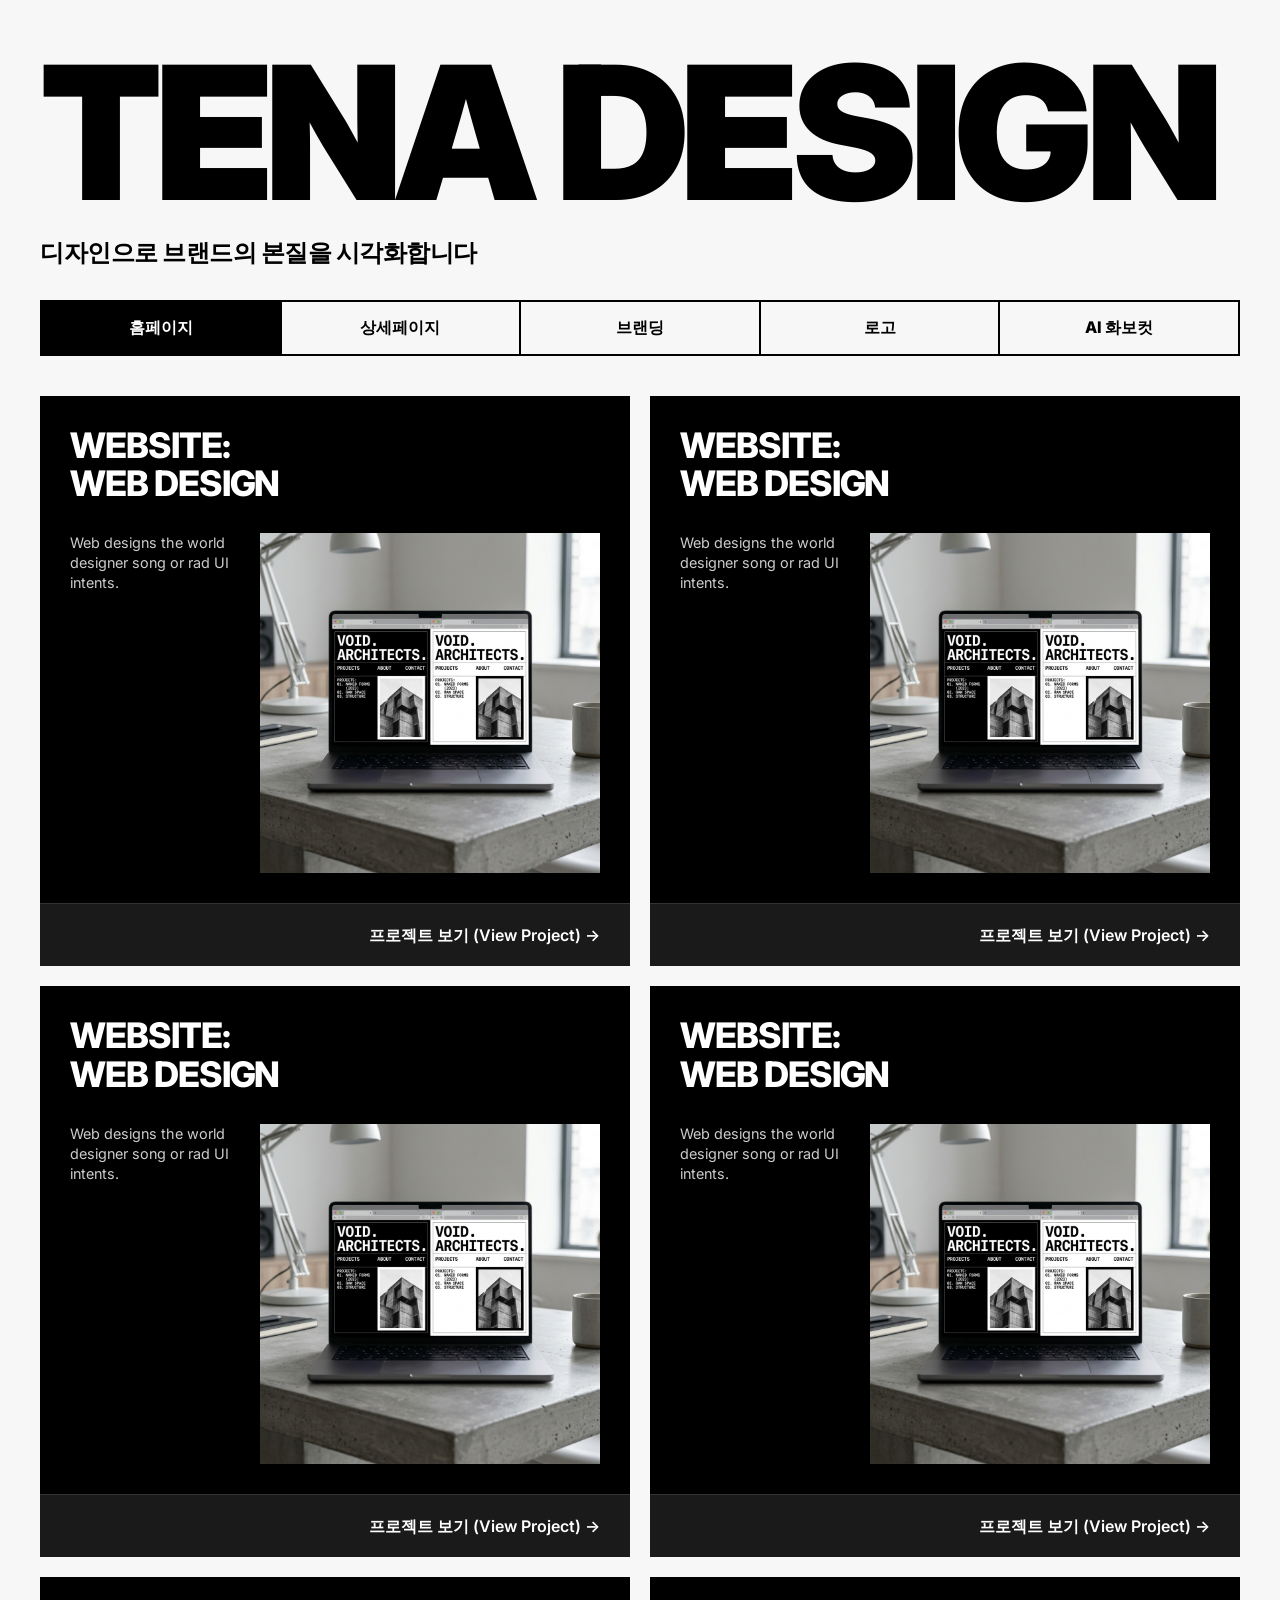
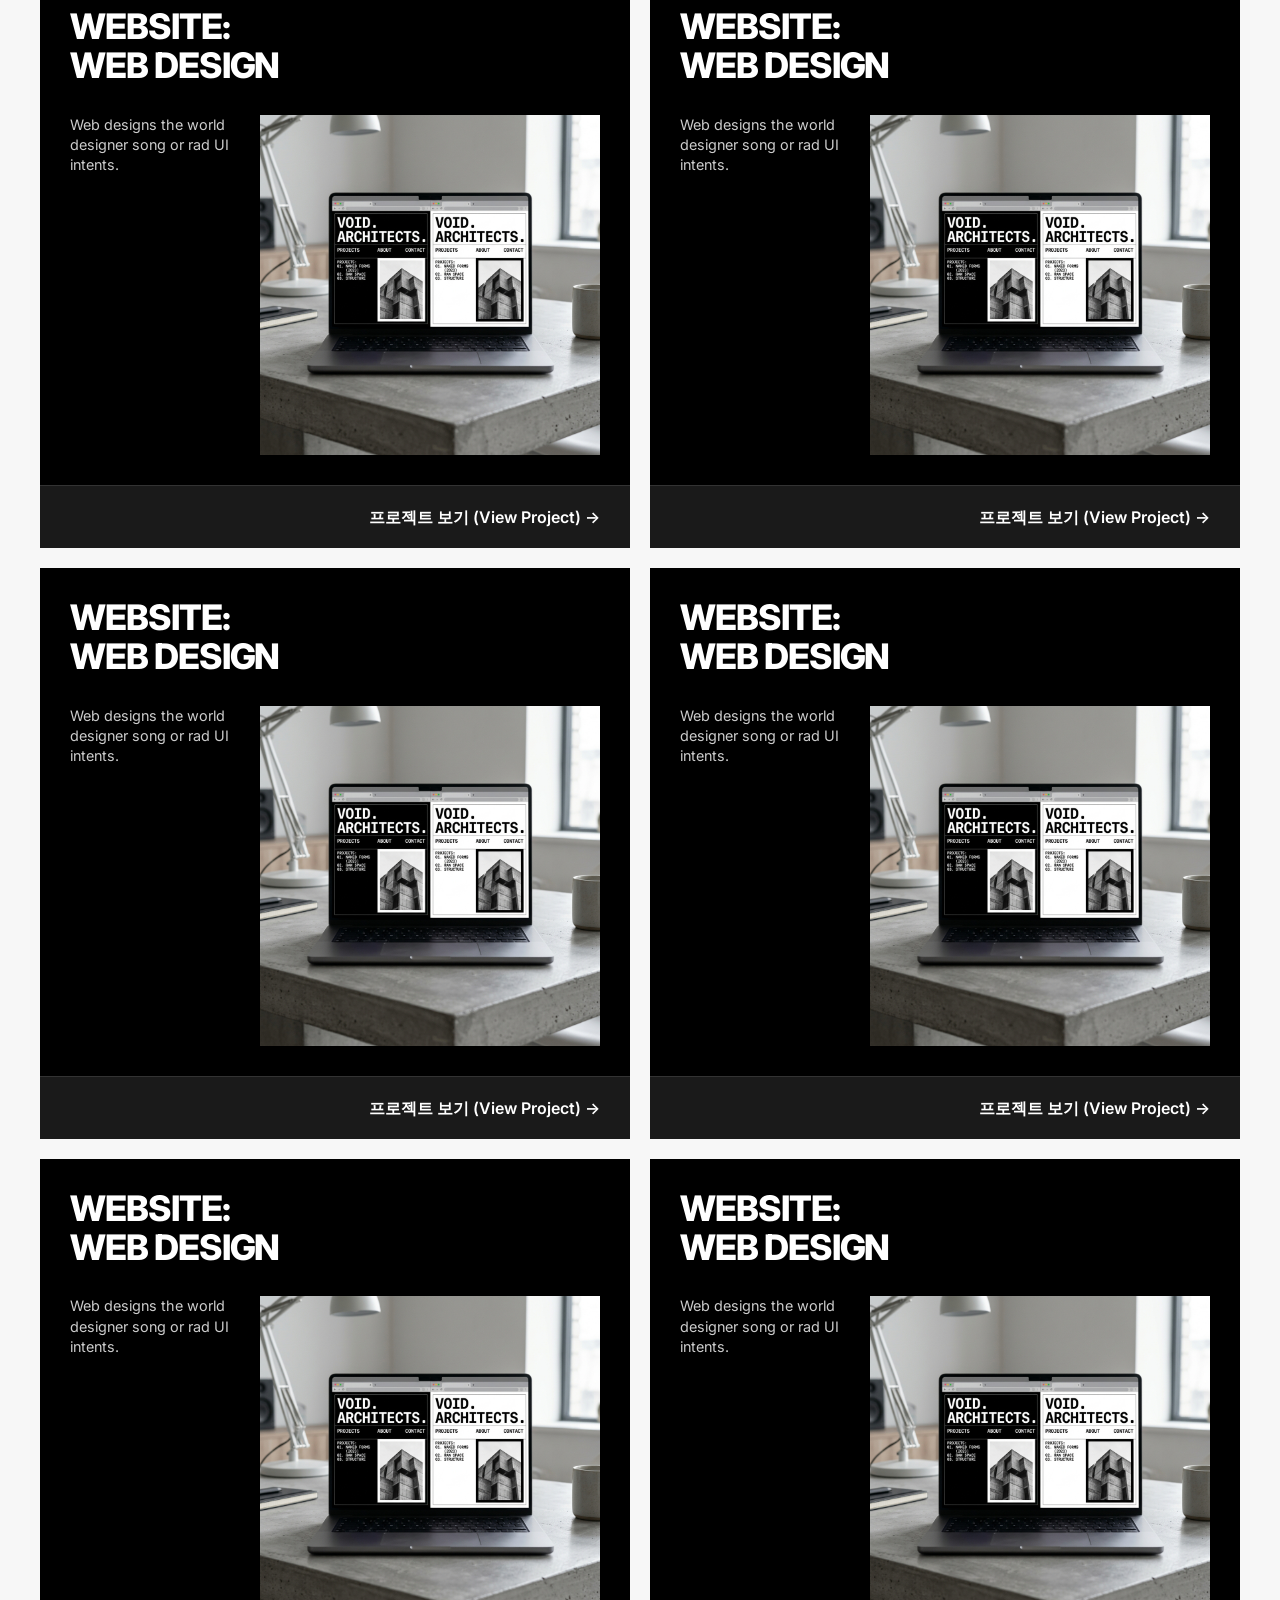
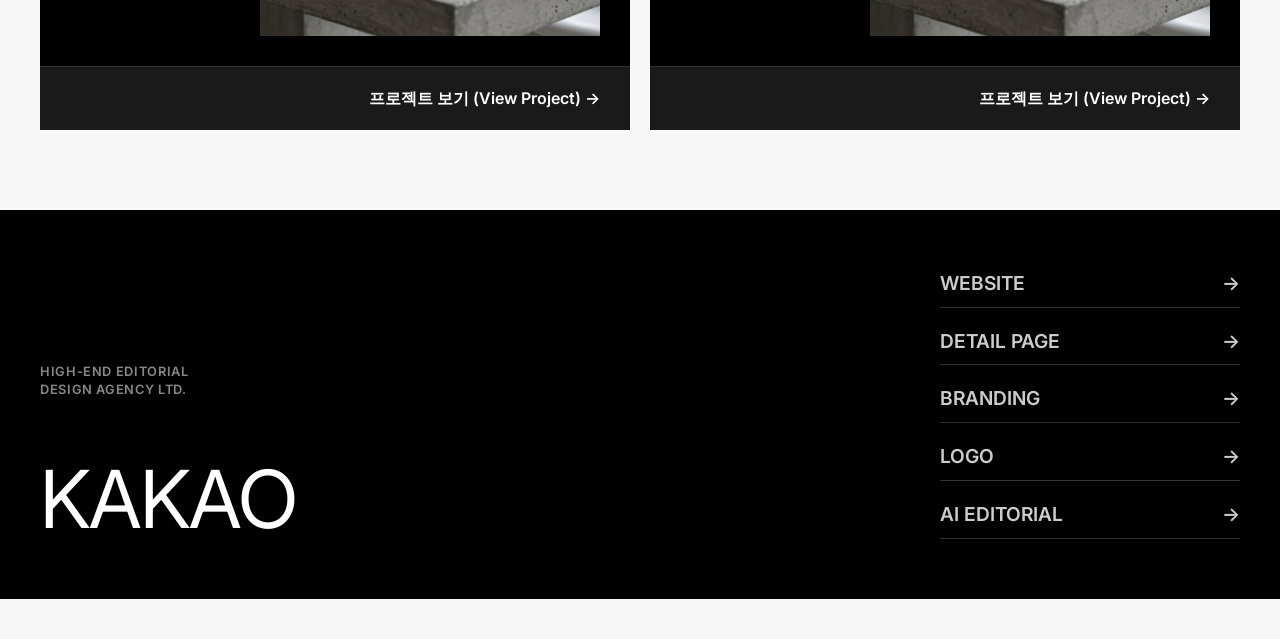
==== index.html @ ebfba6fb "Initial commit: Brutalist high-end agency design" ====
<!DOCTYPE html>
<html lang="ko">
<head>
    <meta charset="UTF-8">
    <meta name="viewport" content="width=device-width, initial-scale=1.0">
    <title>NARRATIVE - High-End Editorial Design Agency</title>
    <!-- Google Fonts for typography -->
    <link rel="preconnect" href="https://fonts.googleapis.com">
    <link rel="preconnect" href="https://fonts.gstatic.com" crossorigin>
    <link href="https://fonts.googleapis.com/css2?family=Inter:wght@400;600;800;900&display=swap" rel="stylesheet">
    <!-- Main Stylesheet -->
    <link rel="stylesheet" href="style.css">
</head>
<body>
    <header class="header">
        <h1 class="logo-text">TENA DESIGN</h1>
        <p class="subtitle">디자인으로 브랜드의 본질을 시각화합니다</p>
    </header>

    <nav class="category-nav">
        <div class="nav-container">
            <button class="nav-btn group active" data-filter="website">
                <span class="ko">홈페이지</span><span class="en">WEBSITE</span>
            </button>
            <button class="nav-btn group" data-filter="detail">
                <span class="ko">상세페이지</span><span class="en">DETAIL PAGE</span>
            </button>
            <button class="nav-btn group" data-filter="branding">
                <span class="ko">브랜딩</span><span class="en">BRANDING</span>
            </button>
            <button class="nav-btn group" data-filter="logo">
                <span class="ko">로고</span><span class="en">LOGO</span>
            </button>
            <button class="nav-btn group" data-filter="editorial">
                <span class="ko">AI 화보컷</span><span class="en">AI EDITORIAL</span>
            </button>
        </div>
    </nav>

    <main class="portfolio-grid">
        <!-- Card 1: Website -->
        <a href="detail.html" class="portfolio-card" data-category="website">
            <div class="card-content">
                <h2 class="card-title">WEBSITE:<br>WEB DESIGN</h2>
                <div class="card-body">
                    <p class="card-desc">Web designs the world designer song or rad UI intents.</p>
                    <div class="card-image-wrapper">
                        <img src="images/webdesign.png" alt="Web Design Mockup">
                    </div>
                </div>
            </div>
            <div class="card-action">프로젝트 보기 (View Project) &rarr;</div>
        </a>

        <!-- Card 2: Detail Page -->
        <a href="detail.html" class="portfolio-card" data-category="detail">
            <div class="card-content">
                <h2 class="card-title">DETAIL PAGE:<br>PRODUCT FOCUS</h2>
                <div class="card-body">
                    <p class="card-desc">Creating deep, engaging product detail narratives with minimal layouts.</p>
                    <div class="card-image-wrapper">
                        <img src="images/detail.png" alt="Detail Page Mockup">
                    </div>
                </div>
            </div>
            <div class="card-action">프로젝트 보기 (View Project) &rarr;</div>
        </a>

        <!-- Card 3: Branding -->
        <a href="detail.html" class="portfolio-card" data-category="branding">
            <div class="card-content">
                <h2 class="card-title">BRANDING:<br>AESOP X KITH</h2>
                <div class="card-body">
                    <p class="card-desc">Involved the rarest designature all your branch projects.</p>
                    <div class="card-image-wrapper">
                        <img src="images/branding.png" alt="Aesop x Kith Branding Mockup">
                    </div>
                </div>
            </div>
            <div class="card-action">프로젝트 보기 (View Project) &rarr;</div>
        </a>

        <!-- Card 4: Logo -->
        <a href="detail.html" class="portfolio-card" data-category="logo">
            <div class="card-content">
                <h2 class="card-title">LOGO:<br>MINIMAL MARK</h2>
                <div class="card-body">
                    <p class="card-desc">High contrast, sharp typography and negative space exploration.</p>
                    <div class="card-image-wrapper">
                        <img src="images/logo.png" alt="Logo Mockup">
                    </div>
                </div>
            </div>
            <div class="card-action">프로젝트 보기 (View Project) &rarr;</div>
        </a>

        <!-- Card 5: AI Editorial -->
        <a href="detail.html" class="portfolio-card" data-category="editorial">
            <div class="card-content">
                <h2 class="card-title">AI EDITORIAL:<br>FASHION CUTS</h2>
                <div class="card-body">
                    <p class="card-desc">High-end avant-garde fashion photography entirely generated with AI.</p>
                    <div class="card-image-wrapper">
                        <img src="images/aieditorial.png" alt="AI Editorial Fashion">
                    </div>
                </div>
            </div>
            <div class="card-action">프로젝트 보기 (View Project) &rarr;</div>
        </a>

    </main>

    <footer class="footer">
        <div class="footer-left">
            <p class="footer-agency-name">HIGH-END EDITORIAL<br>DESIGN AGENCY LTD.</p>
            <a href="https://open.kakao.com/o/svlO03ng" target="_blank" class="footer-cta-link">
                <h2 class="footer-cta group">
                    <span class="default">KAKAO</span>
                    <span class="hover-text">연락하기</span>
                </h2>
            </a>
        </div>
        <div class="footer-right">
            <ul class="footer-links">
                <li><a href="#website" class="group"><span class="en default">WEBSITE</span><span class="ko hover-text">홈페이지</span> <span>&rarr;</span></a></li>
                <li><a href="#detail" class="group"><span class="en default">DETAIL PAGE</span><span class="ko hover-text">상세페이지</span> <span>&rarr;</span></a></li>
                <li><a href="#branding" class="group"><span class="en default">BRANDING</span><span class="ko hover-text">브랜딩</span> <span>&rarr;</span></a></li>
                <li><a href="#logo" class="group"><span class="en default">LOGO</span><span class="ko hover-text">로고</span> <span>&rarr;</span></a></li>
                <li><a href="#editorial" class="group"><span class="en default">AI EDITORIAL</span><span class="ko hover-text">AI 화보컷</span> <span>&rarr;</span></a></li>
            </ul>
        </div>
    </footer>

    <!-- Filtering Logic -->
    <script>
    document.addEventListener('DOMContentLoaded', () => {
        const grid = document.querySelector('.portfolio-grid');
        const originalCards = document.querySelectorAll('.portfolio-card');

        // Task 1: Clone cards so there are exactly 10 of each category (5 rows of 2 columns)
        originalCards.forEach(card => {
            for(let i=0; i<9; i++) {
                grid.appendChild(card.cloneNode(true));
            }
        });

        // Re-select all cards after cloning
        const allCards = document.querySelectorAll('.portfolio-card');
        const navBtns = document.querySelectorAll('.nav-btn');

        function filterCards(category) {
            allCards.forEach(card => {
                if (card.dataset.category === category) {
                    card.style.display = 'flex'; // Restore matching cards
                } else {
                    card.style.display = 'none'; // Hide non-matching
                }
            });
        }

        function activateNav(filter) {
            // Remove active state from all nav buttons
            navBtns.forEach(b => b.classList.remove('active'));
            
            // Add active state to top nav button
            const targetNav = document.querySelector(`.nav-btn[data-filter="${filter}"]`);
            if (targetNav) targetNav.classList.add('active');

            // Perform filtering
            filterCards(filter);
        }

        // Top nav buttons event config
        navBtns.forEach(btn => {
            btn.addEventListener('click', () => {
                activateNav(btn.dataset.filter);
            });
        });

        // Task 2: Footer links trigger the navigation and scroll up
        const footerLinks = document.querySelectorAll('.footer-links a');
        footerLinks.forEach(link => {
            link.addEventListener('click', (e) => {
                e.preventDefault(); // Prevent hash jump
                const href = link.getAttribute('href').replace('#', '');
                activateNav(href);
                // Scroll to top layout smoothly
                document.querySelector('.category-nav').scrollIntoView({ behavior: 'smooth' });
            });
        });

        // Initialize grid by activating the default filter on load
        const defaultActiveBtn = document.querySelector('.nav-btn.active');
        if (defaultActiveBtn) {
            filterCards(defaultActiveBtn.dataset.filter);
        }
    });
    </script>
</body>
</html>
---- style.css ----
/* Reset and Base Styles */
* {
    margin: 0;
    padding: 0;
    box-sizing: border-box;
}

body {
    font-family: 'Inter', -apple-system, BlinkMacSystemFont, "Segoe UI", Roboto, Helvetica, Arial, sans-serif;
    background-color: #f7f7f7;
    color: #000;
    line-height: 1.4;
    padding: 40px;
    max-width: 1400px;
    margin: 0 auto;
    overflow-x: hidden;
}

/* Typography elements */
.header {
    margin-bottom: 30px;
    container-type: inline-size;
}

.logo-text {
    font-size: 15.5cqw;
    font-weight: 900;
    letter-spacing: -0.04em;
    line-height: 1;
    text-transform: uppercase;
    margin-bottom: 10px;
    width: 100%;
    white-space: nowrap;
}

.logo-text.detail-title {
    font-size: 11.4cqw; /* Mathematically calculated: 100cqw / (15 chars * 0.586em per char aspect ratio of Inter 900) to perfectly hit the right edge */
}

.subtitle {
    font-size: 1.5rem;
    font-weight: 800;
    letter-spacing: -0.02em;
}

/* Category Navigation */
.category-nav {
    margin-bottom: 40px;
}

.nav-container {
    display: flex;
    flex-wrap: wrap;
    border: 2px solid #000;
}

.nav-btn {
    flex: 1;
    min-width: 120px;
    background: none;
    border: none;
    border-right: 2px solid #000;
    padding: 15px 20px;
    font-size: 1rem;
    font-weight: 800;
    font-family: inherit;
    cursor: pointer;
    text-transform: uppercase;
    transition: background-color 0.3s, color 0.3s;
    display: flex;
    justify-content: center;
    align-items: center;
}

.nav-btn:last-child {
    border-right: none;
}

.nav-btn.active {
    background-color: #000;
    color: #fff;
}

.nav-btn:hover {
    background-color: #000;
    color: #fff;
}

/* Hover logic for language swap */
.nav-btn .en {
    display: none;    /* hidden by default */
}

.nav-btn.group:hover .ko {
    display: none;    /* hide ko on hover */
}

.nav-btn.group:hover .en {
    display: inline;  /* show en on hover */
}

/* Portfolio Grid */
.portfolio-grid {
    display: grid;
    grid-template-columns: 1fr 1fr;
    gap: 20px;
    margin-bottom: 80px;
}

.portfolio-card {
    background-color: #000;
    color: #fff;
    display: flex;
    flex-direction: column;
    overflow: hidden;
    transition: transform 0.3s ease;
    text-decoration: none;
}

.portfolio-card:hover {
    transform: translateY(-5px);
}

.card-content {
    padding: 30px;
    display: flex;
    flex-direction: column;
    flex-grow: 1;
}

.card-title {
    font-size: 2.2rem;
    font-weight: 800;
    line-height: 1.1;
    text-transform: uppercase;
    margin-bottom: 30px;
    letter-spacing: -0.03em;
}

.card-body {
    display: flex;
    gap: 20px;
    flex-grow: 1;
}

.card-desc {
    flex: 1;
    font-size: 0.9rem;
    color: #ccc;
    font-weight: 400;
}

.card-image-wrapper {
    flex: 2;
    overflow: hidden;
}

.card-image-wrapper img {
    width: 100%;
    height: 100%;
    object-fit: cover;
    display: block;
    transition: transform 0.5s ease;
}

.portfolio-card:hover .card-image-wrapper img {
    transform: scale(1.05); /* subtle zoom on hover */
}

/* Action link at the bottom of the card */
.card-action {
    display: block;
    width: 100%;
    padding: 20px 30px;
    background-color: #1a1a1a;
    color: #fff;
    text-decoration: none;
    font-weight: 600;
    text-align: right;
    border-top: 1px solid #333;
    transition: background-color 0.3s;
}

.card-action:hover {
    background-color: #333;
    color: #fff;
}

/* Footer Focus */
.footer {
    background-color: #000;
    color: #fff;
    display: flex;
    justify-content: space-between;
    align-items: flex-end;
    width: 100vw;
    margin-left: calc(50% - 50vw);
    box-sizing: border-box;
    padding: 60px calc(50vw - 50%);
}

.footer-left {
    display: flex;
    flex-direction: column;
    justify-content: space-between;
    height: 100%;
}

.footer-agency-name {
    font-size: 0.8rem;
    color: #888;
    letter-spacing: 0.05em;
    margin-bottom: 60px;
    font-weight: 600;
}

.footer-cta {
    font-size: 5rem;
    font-weight: 400;
    line-height: 1;
    letter-spacing: -0.02em;
}

.footer-cta-link {
    text-decoration: none;
    color: inherit;
}

.footer-cta .hover-text {
    display: none;
}

.footer-cta.group:hover .default {
    display: none;
}

.footer-cta.group:hover .hover-text {
    display: inline;
}

.footer-right {
    min-width: 300px;
}

.footer-links li a .hover-text { display: none; }
.footer-links li a.group:hover .default { display: none; }
.footer-links li a.group:hover .hover-text { display: inline; }

.footer-links {
    list-style: none;
    display: flex;
    flex-direction: column;
    gap: 20px;
}

.footer-links li a {
    color: #ccc;
    text-decoration: none;
    font-size: 1.2rem;
    font-weight: 600;
    display: flex;
    justify-content: space-between;
    align-items: center;
    border-bottom: 1px solid #333;
    padding-bottom: 10px;
    transition: color 0.3s;
}

.footer-links li a:hover {
    color: #fff;
    border-bottom-color: #fff;
}

/* Responsiveness */
@media (max-width: 1024px) {
    .logo-text { font-size: 10vw; }
    .portfolio-grid { grid-template-columns: 1fr; }
    .footer { flex-direction: column; align-items: flex-start; gap: 40px; }
    .footer-right { width: 100%; }
}

@media (max-width: 768px) {
    body { padding: 20px; }
    .logo-text { font-size: 14vw; }
    .nav-container { flex-direction: column; border: none; }
    .nav-btn { border-right: none; border-bottom: 2px solid #000; border: 2px solid #000; margin-bottom: 5px; }
    .card-body { flex-direction: column; }
    .card-image-wrapper { height: 250px; }
}
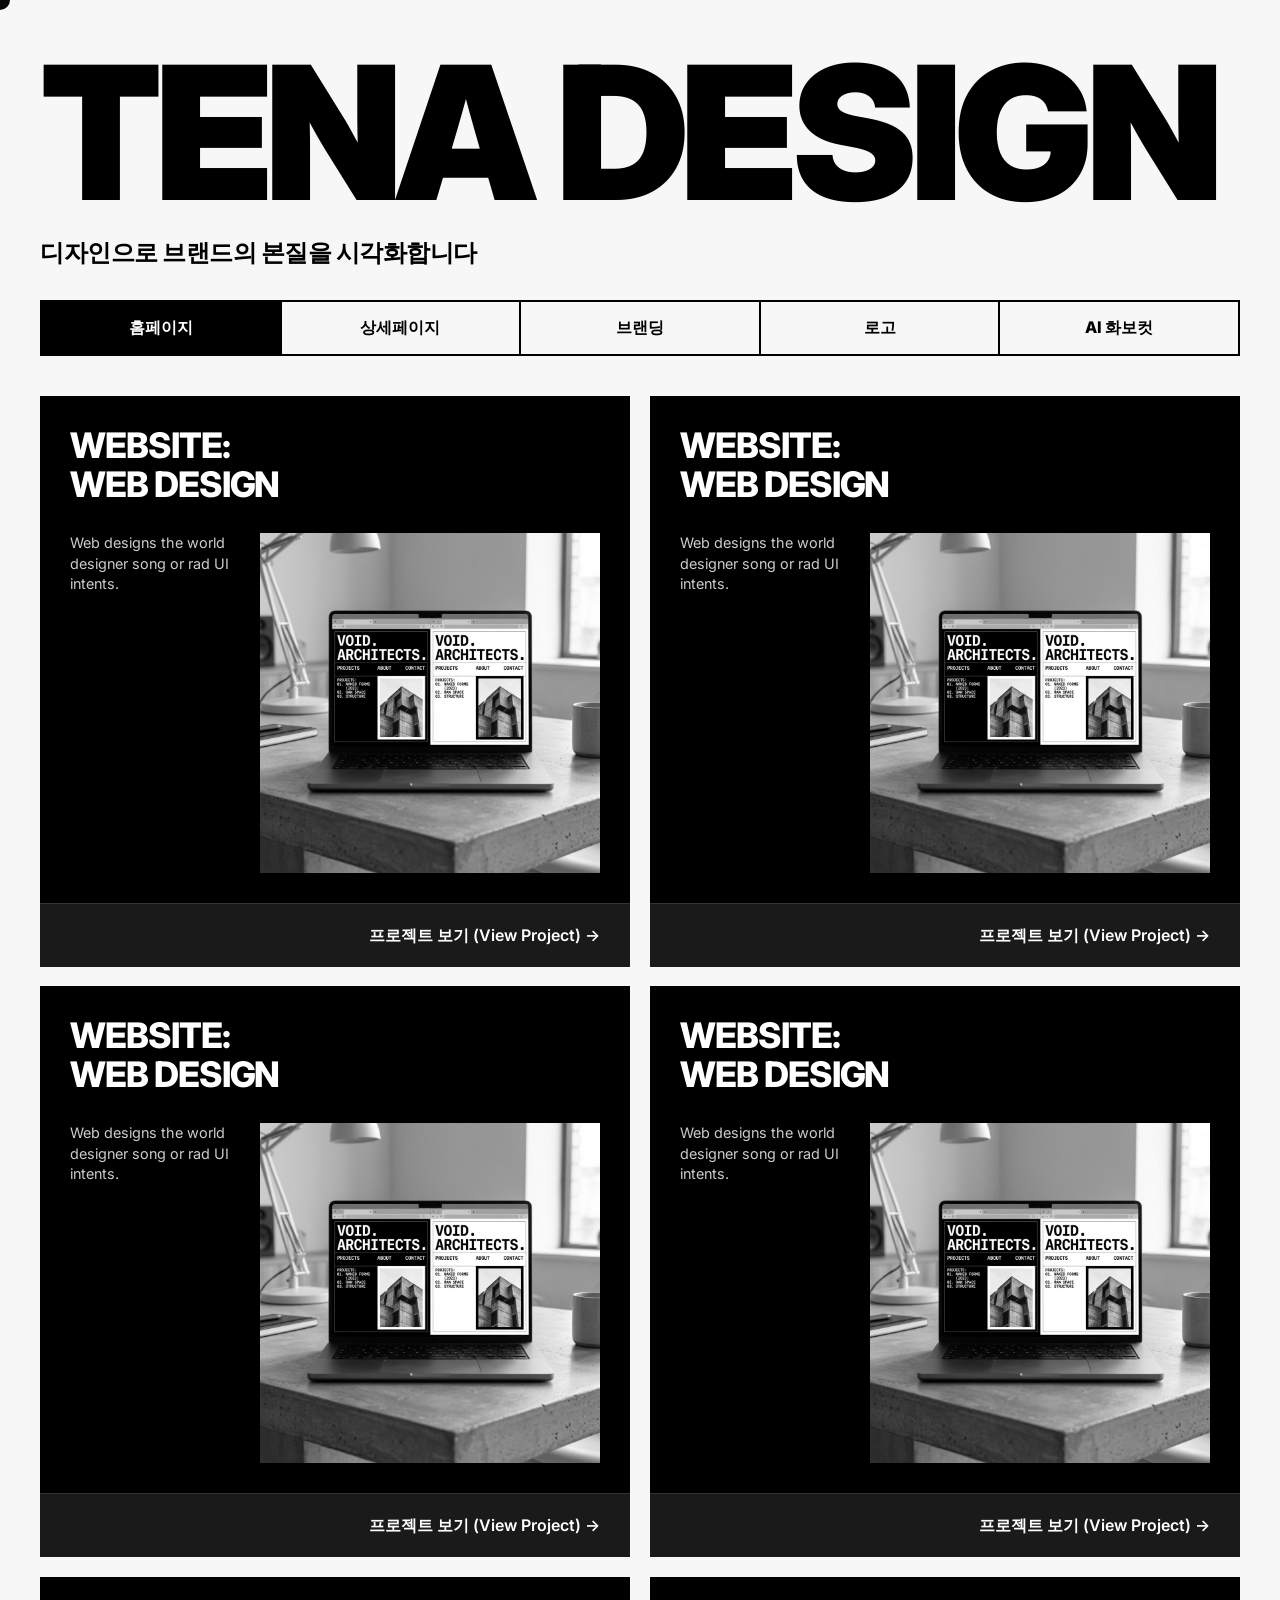
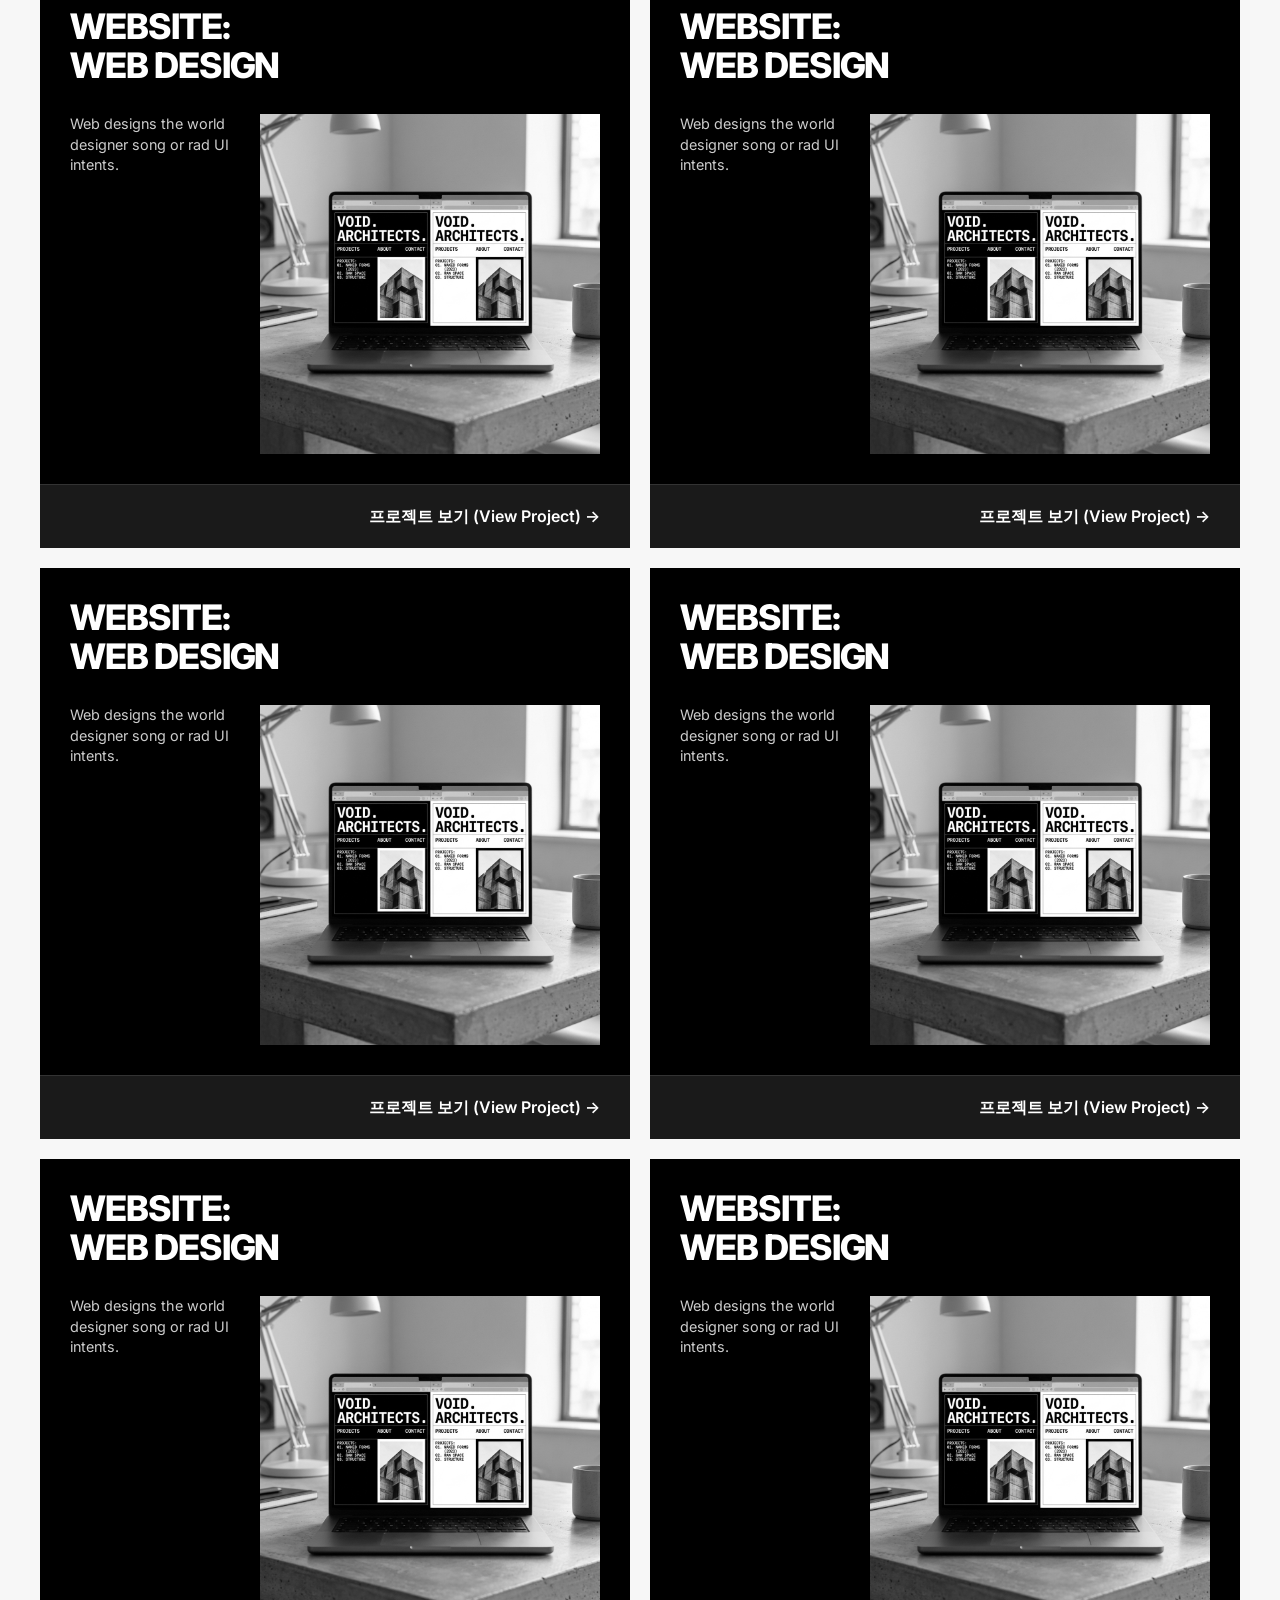
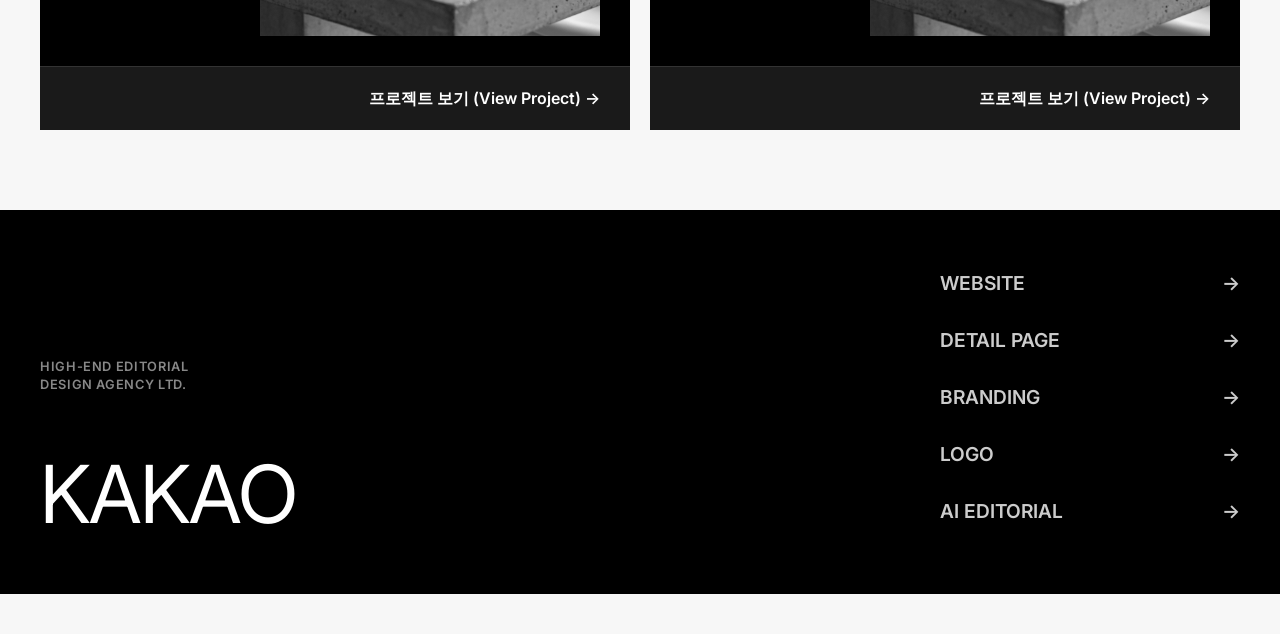
==== commit 43f055f0: "마우스 호버 애니메이션 추가" ====
--- a/index.html
+++ b/index.html
@@ -12,13 +12,16 @@
     <link rel="stylesheet" href="style.css">
 </head>
 <body>
+    <div class="custom-cursor"></div>
     <header class="header">
-        <h1 class="logo-text">TENA DESIGN</h1>
+        <div class="logo-wrapper">
+            <h1 class="logo-text">TENA DESIGN</h1>
+        </div>
         <p class="subtitle">디자인으로 브랜드의 본질을 시각화합니다</p>
     </header>
 
     <nav class="category-nav">
-        <div class="nav-container">
+        <div class="nav-container reveal">
             <button class="nav-btn group active" data-filter="website">
                 <span class="ko">홈페이지</span><span class="en">WEBSITE</span>
             </button>
@@ -111,7 +114,7 @@
     </main>
 
     <footer class="footer">
-        <div class="footer-left">
+        <div class="footer-left reveal delay-1">
             <p class="footer-agency-name">HIGH-END EDITORIAL<br>DESIGN AGENCY LTD.</p>
             <a href="https://open.kakao.com/o/svlO03ng" target="_blank" class="footer-cta-link">
                 <h2 class="footer-cta group">
@@ -120,7 +123,7 @@
                 </h2>
             </a>
         </div>
-        <div class="footer-right">
+        <div class="footer-right reveal delay-2">
             <ul class="footer-links">
                 <li><a href="#website" class="group"><span class="en default">WEBSITE</span><span class="ko hover-text">홈페이지</span> <span>&rarr;</span></a></li>
                 <li><a href="#detail" class="group"><span class="en default">DETAIL PAGE</span><span class="ko hover-text">상세페이지</span> <span>&rarr;</span></a></li>
@@ -131,16 +134,54 @@
         </div>
     </footer>
 
-    <!-- Filtering Logic -->
+    <!-- Filtering & Animation Logic -->
     <script>
     document.addEventListener('DOMContentLoaded', () => {
+        // 1. Custom Cursor Logic
+        const cursor = document.querySelector('.custom-cursor');
+        document.addEventListener('mousemove', e => {
+            cursor.style.left = e.clientX + 'px';
+            cursor.style.top = e.clientY + 'px';
+        });
+
+        // Hover expand cursor
+        const hoverElements = document.querySelectorAll('a, button, .portfolio-card');
+        hoverElements.forEach(el => {
+            el.addEventListener('mouseenter', () => cursor.classList.add('hover'));
+            el.addEventListener('mouseleave', () => cursor.classList.remove('hover'));
+        });
+
+        // 2. Intersection Observer (Scroll Reveal)
+        const revealObserver = new IntersectionObserver((entries) => {
+            entries.forEach(entry => {
+                if (entry.isIntersecting) {
+                    entry.target.classList.add('active');
+                }
+            });
+        }, { threshold: 0.1 });
+
+        // Connect static reveals
+        document.querySelectorAll('.reveal').forEach(el => revealObserver.observe(el));
+
+        // 3. Grid Logic
         const grid = document.querySelector('.portfolio-grid');
         const originalCards = document.querySelectorAll('.portfolio-card');
 
-        // Task 1: Clone cards so there are exactly 10 of each category (5 rows of 2 columns)
+        // Clone cards & attach observers
         originalCards.forEach(card => {
+            card.classList.add('reveal');
+            revealObserver.observe(card);
+
             for(let i=0; i<9; i++) {
-                grid.appendChild(card.cloneNode(true));
+                const clone = card.cloneNode(true);
+                grid.appendChild(clone);
+                
+                // Observe the clone for scroll animation
+                revealObserver.observe(clone);
+                
+                // Bind hover effects to new clones
+                clone.addEventListener('mouseenter', () => cursor.classList.add('hover'));
+                clone.addEventListener('mouseleave', () => cursor.classList.remove('hover'));
             }
         });
 
--- a/style.css
+++ b/style.css
@@ -1,8 +1,17 @@
 /* Reset and Base Styles */
+html {
+    scroll-behavior: smooth;
+    cursor: none;
+}
+
 * {
     margin: 0;
     padding: 0;
     box-sizing: border-box;
+}
+
+a, button {
+    cursor: none;
 }
 
 body {
@@ -22,6 +31,10 @@
     container-type: inline-size;
 }
 
+.logo-wrapper {
+    overflow: hidden;
+}
+
 .logo-text {
     font-size: 15.5cqw;
     font-weight: 900;
@@ -31,6 +44,13 @@
     margin-bottom: 10px;
     width: 100%;
     white-space: nowrap;
+    transform: translateY(100%);
+    animation: slideUpTitle 1.2s cubic-bezier(0.8, 0, 0.2, 1) forwards;
+}
+
+@keyframes slideUpTitle {
+    from { transform: translateY(100%); }
+    to { transform: translateY(0); }
 }
 
 .logo-text.detail-title {
@@ -160,11 +180,13 @@
     height: 100%;
     object-fit: cover;
     display: block;
-    transition: transform 0.5s ease;
+    filter: grayscale(100%);
+    transition: transform 0.8s cubic-bezier(0.16, 1, 0.3, 1), filter 0.8s ease;
 }
 
 .portfolio-card:hover .card-image-wrapper img {
-    transform: scale(1.05); /* subtle zoom on hover */
+    filter: grayscale(0%);
+    transform: scale(1.08); /* premium editorial zoom on hover */
 }
 
 /* Action link at the bottom of the card */
@@ -261,15 +283,64 @@
     display: flex;
     justify-content: space-between;
     align-items: center;
-    border-bottom: 1px solid #333;
     padding-bottom: 10px;
     transition: color 0.3s;
+    position: relative;
+}
+
+.footer-links li a::after {
+    content: '';
+    position: absolute;
+    bottom: 0;
+    left: 0;
+    width: 0;
+    height: 1px;
+    background-color: #fff;
+    transition: width 0.4s cubic-bezier(0.16, 1, 0.3, 1);
 }
 
 .footer-links li a:hover {
     color: #fff;
-    border-bottom-color: #fff;
-}
+}
+
+.footer-links li a:hover::after {
+    width: 100%;
+}
+
+/* Custom Cursor */
+.custom-cursor {
+    position: fixed;
+    top: 0;
+    left: 0;
+    width: 20px;
+    height: 20px;
+    background-color: #fff;
+    border-radius: 50%;
+    pointer-events: none;
+    z-index: 9999;
+    mix-blend-mode: difference;
+    transform: translate(-50%, -50%);
+    transition: width 0.3s cubic-bezier(0.16, 1, 0.3, 1), height 0.3s cubic-bezier(0.16, 1, 0.3, 1), opacity 0.3s;
+    will-change: width, height, transform;
+}
+.custom-cursor.hover {
+    width: 80px;
+    height: 80px;
+    background-color: rgba(255, 255, 255, 1);
+}
+
+/* Reveal classes */
+.reveal {
+    opacity: 0;
+    transform: translateY(40px);
+    transition: opacity 1s cubic-bezier(0.16, 1, 0.3, 1), transform 1s cubic-bezier(0.16, 1, 0.3, 1);
+    will-change: opacity, transform;
+}
+.reveal.active {
+    opacity: 1;
+    transform: translateY(0);
+}
+
 
 /* Responsiveness */
 @media (max-width: 1024px) {
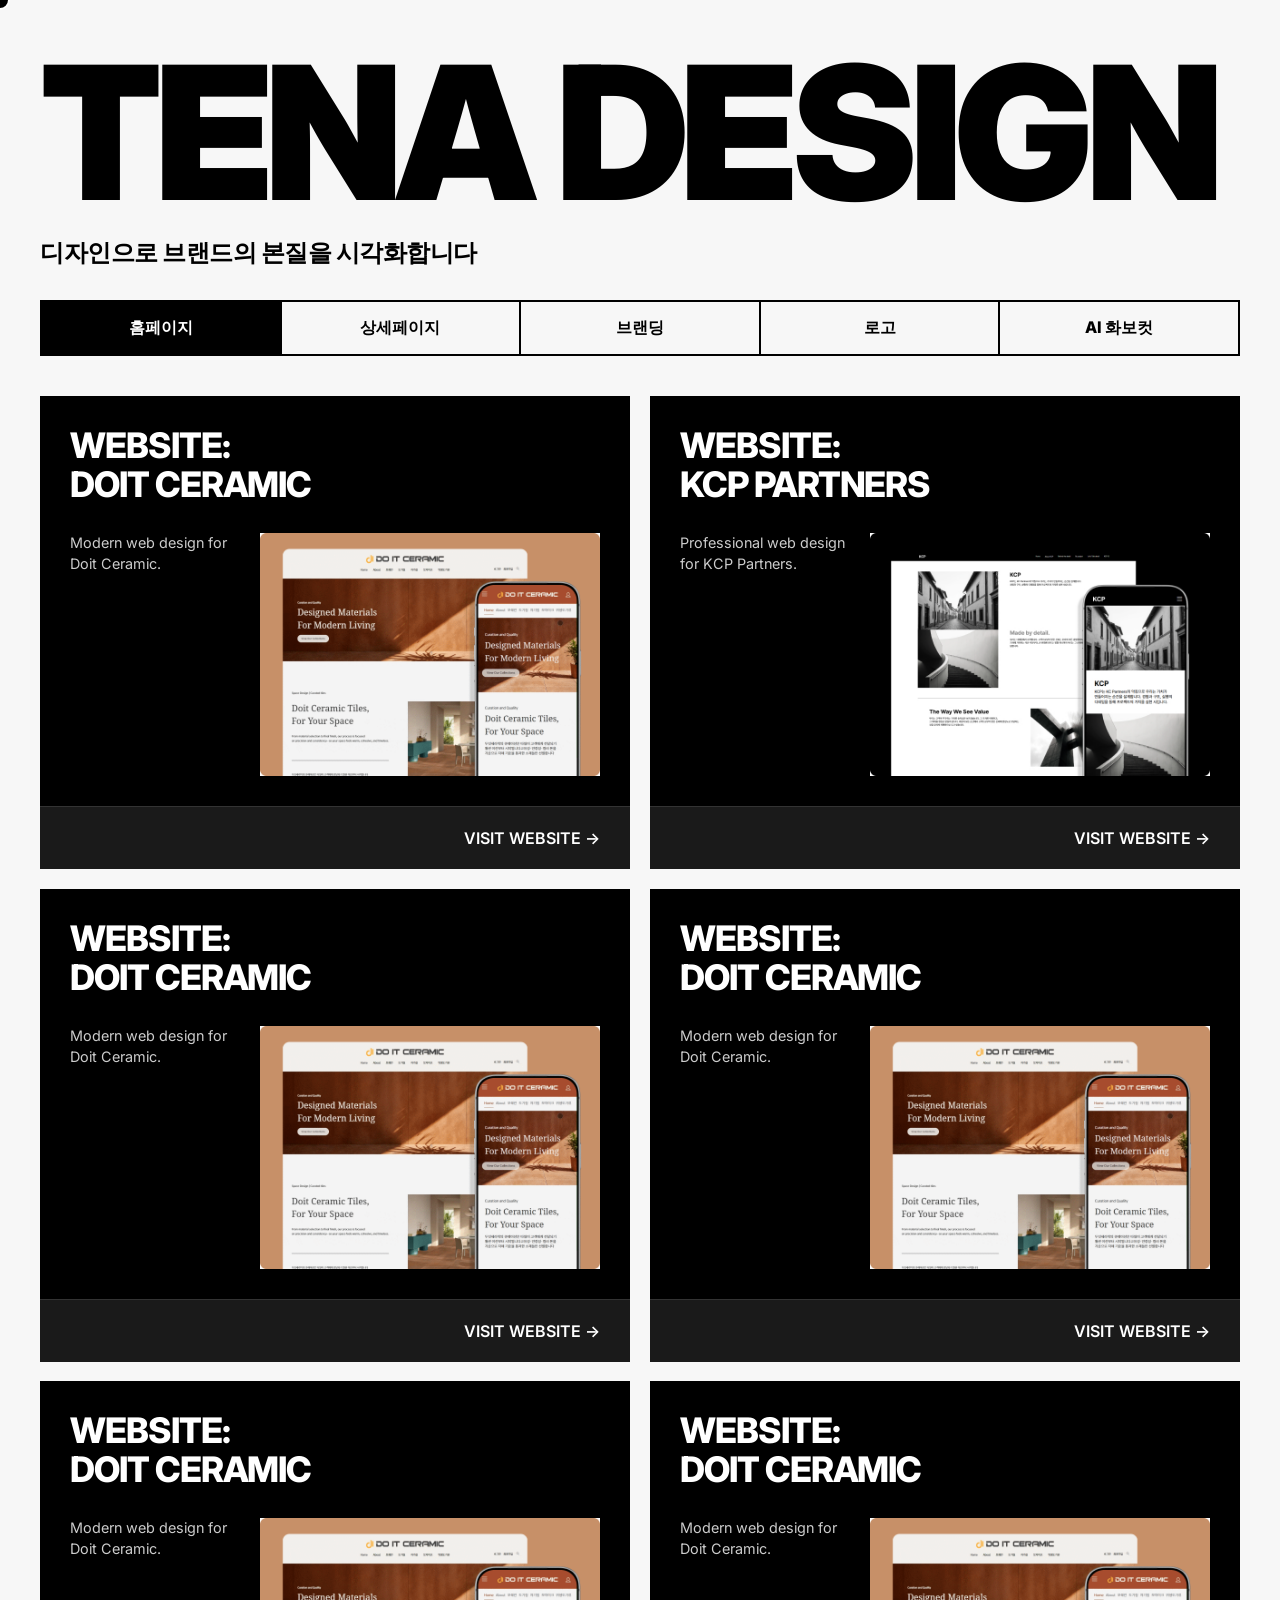
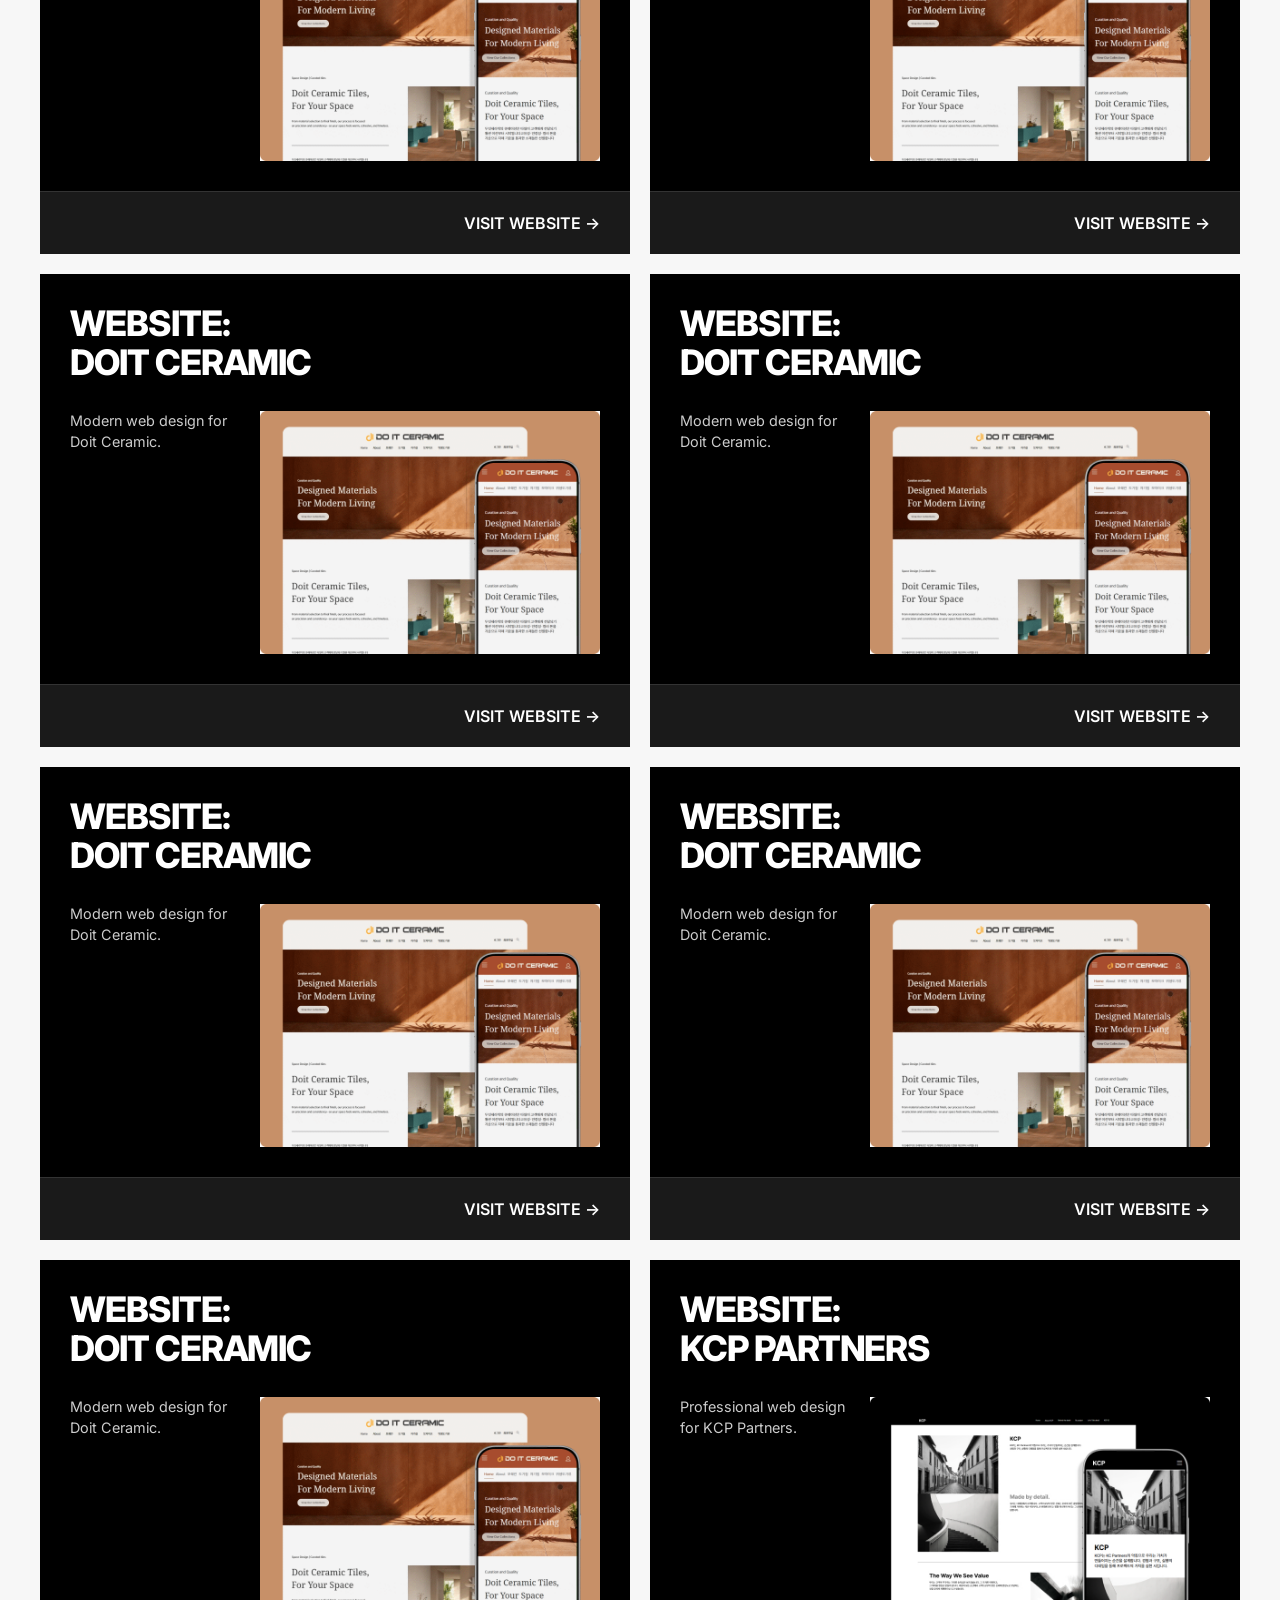
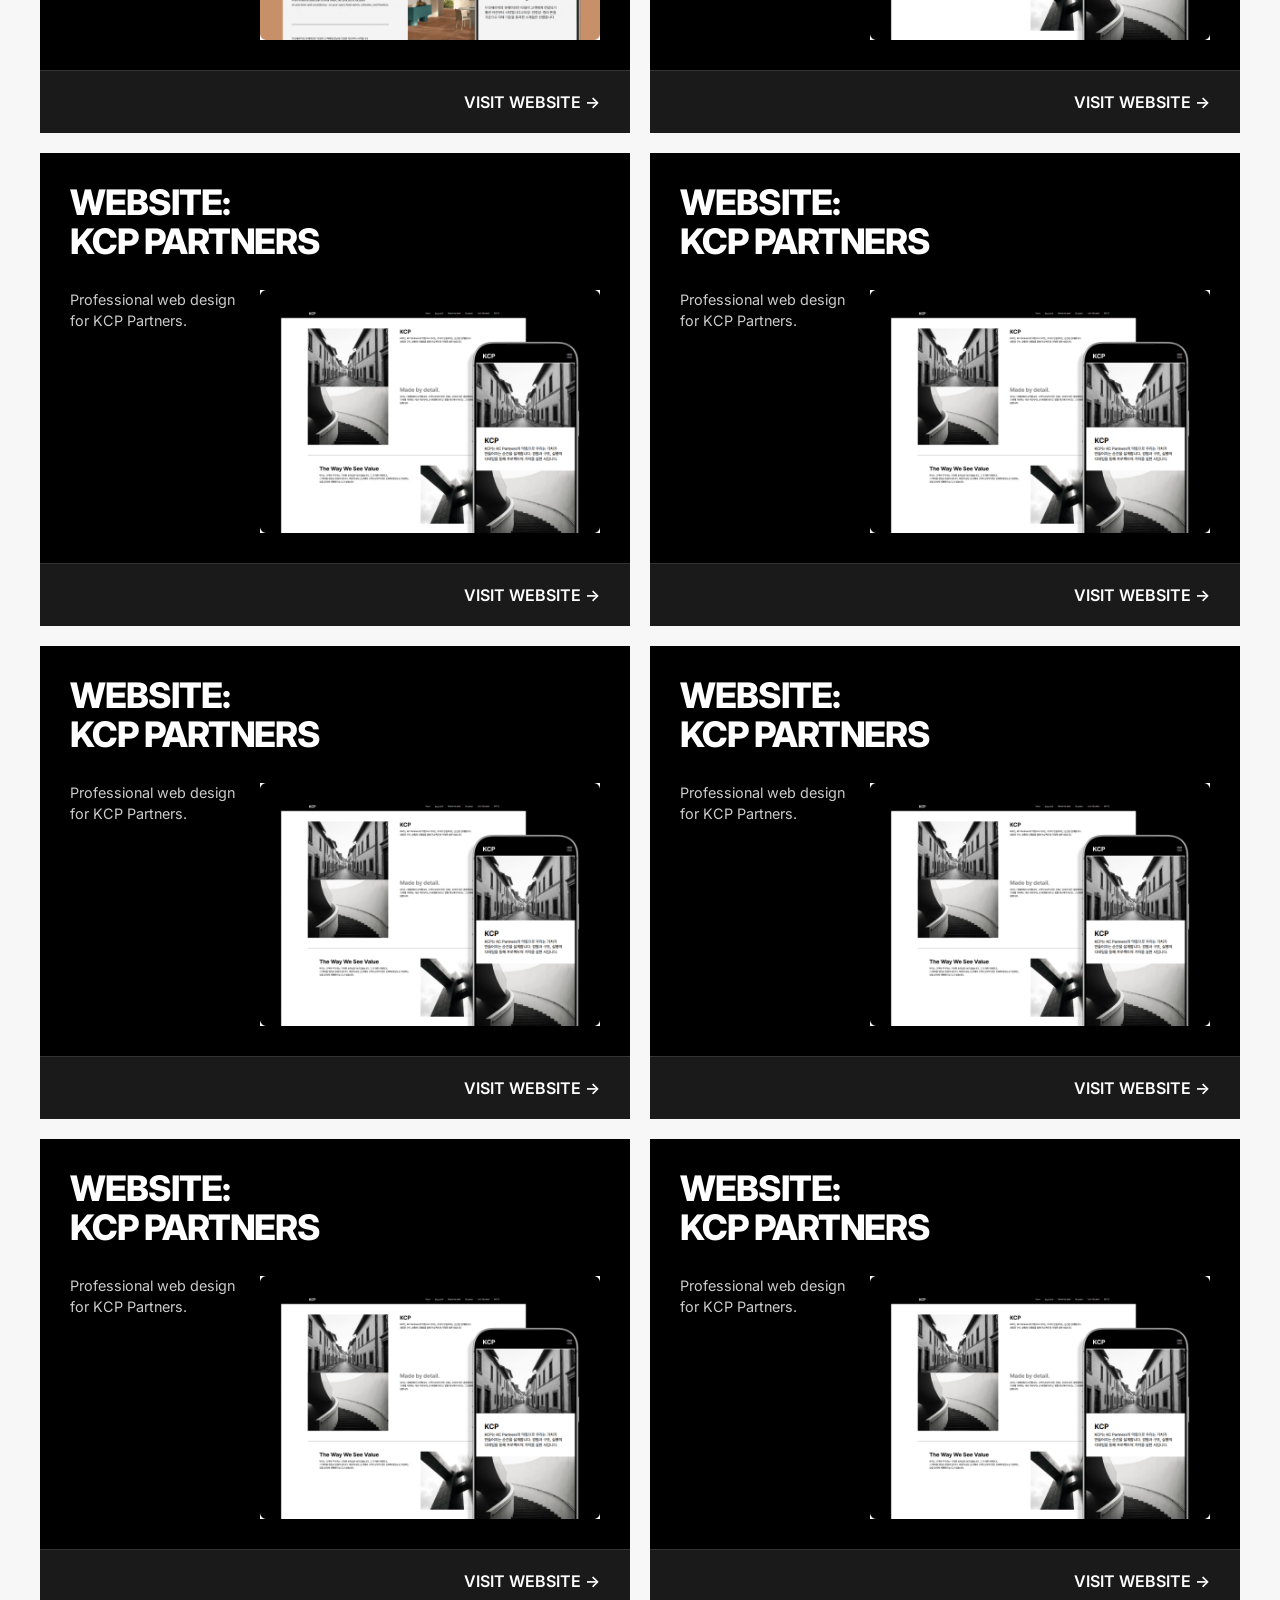
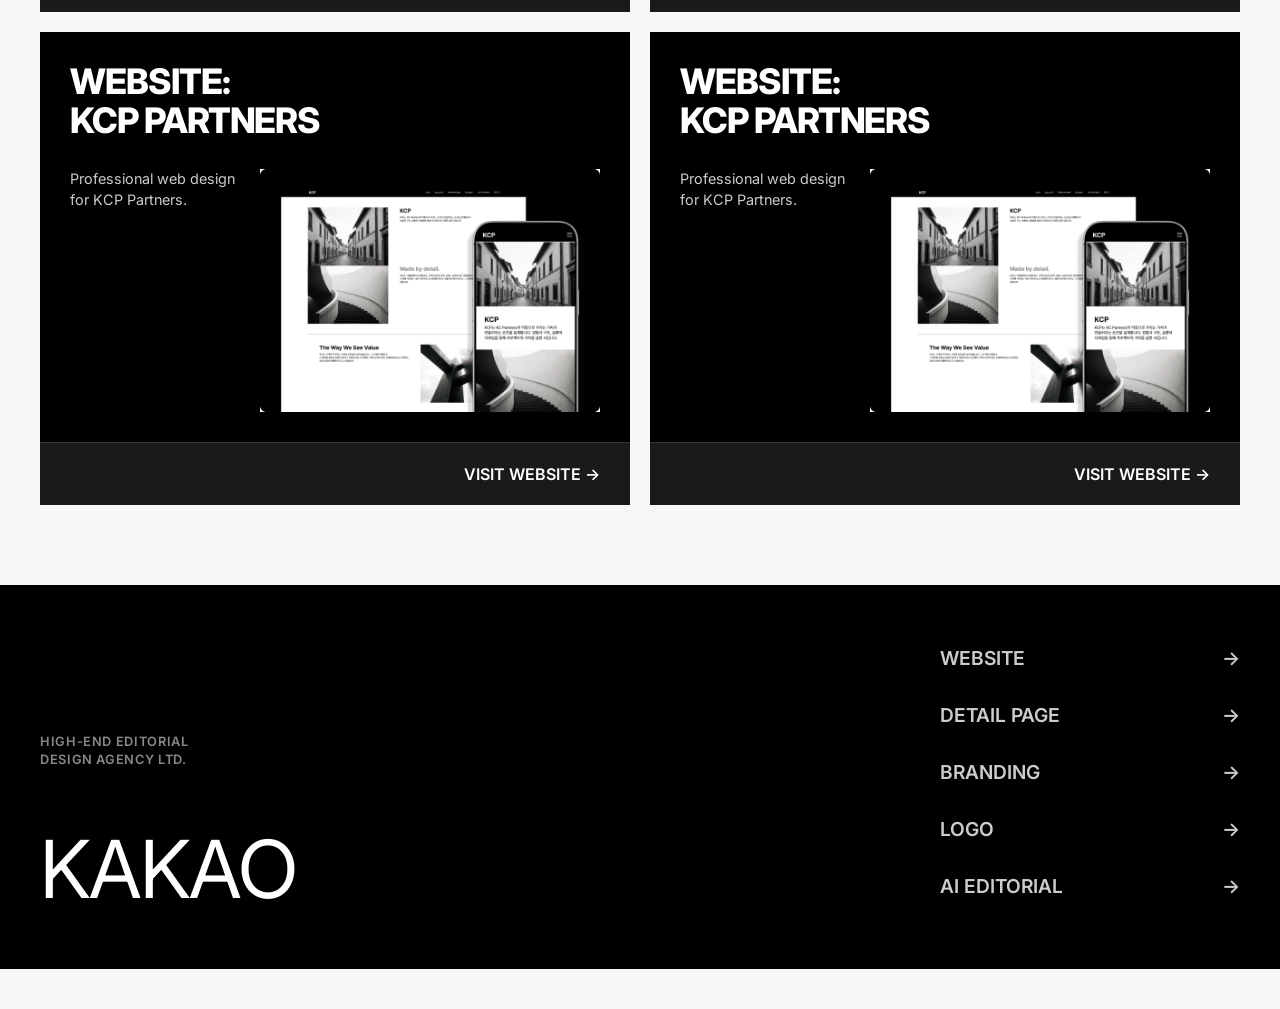
==== commit 48b16ca7: "홈페이지 중간버전" ====
--- a/index.html
+++ b/index.html
@@ -41,74 +41,124 @@
     </nav>
 
     <main class="portfolio-grid">
-        <!-- Card 1: Website -->
-        <a href="detail.html" class="portfolio-card" data-category="website">
-            <div class="card-content">
-                <h2 class="card-title">WEBSITE:<br>WEB DESIGN</h2>
-                <div class="card-body">
-                    <p class="card-desc">Web designs the world designer song or rad UI intents.</p>
-                    <div class="card-image-wrapper">
-                        <img src="images/webdesign.png" alt="Web Design Mockup">
-                    </div>
-                </div>
-            </div>
-            <div class="card-action">프로젝트 보기 (View Project) &rarr;</div>
-        </a>
-
-        <!-- Card 2: Detail Page -->
-        <a href="detail.html" class="portfolio-card" data-category="detail">
-            <div class="card-content">
-                <h2 class="card-title">DETAIL PAGE:<br>PRODUCT FOCUS</h2>
-                <div class="card-body">
-                    <p class="card-desc">Creating deep, engaging product detail narratives with minimal layouts.</p>
+        <!-- Card 1: Website - Doit Ceramic -->
+        <a href="https://www.doitceramic.com/" target="_blank" class="portfolio-card" data-category="website">
+            <div class="card-content">
+                <h2 class="card-title">
+                    <span class="default">WEBSITE:<br>DOIT CERAMIC</span>
+                    <span class="hover-text">홈페이지:<br>두잇세라믹</span>
+                </h2>
+                <div class="card-body">
+                    <p class="card-desc">
+                        <span class="default">Modern web design for Doit Ceramic.</span>
+                        <span class="hover-text">두잇세라믹을 위한 모던하고 세련된 웹디자인.</span>
+                    </p>
+                    <div class="card-image-wrapper">
+                        <img src="images/web/web1.gif" alt="Doit Ceramic Mockup">
+                    </div>
+                </div>
+            </div>
+            <div class="card-action"><span class="default">VISIT WEBSITE &rarr;</span><span class="hover-text">사이트 방문하기 &rarr;</span></div>
+        </a>
+
+        <!-- Card 2: Website - KCP Partners -->
+        <a href="https://kcpartners.co.kr/" target="_blank" class="portfolio-card" data-category="website">
+            <div class="card-content">
+                <h2 class="card-title">
+                    <span class="default">WEBSITE:<br>KCP PARTNERS</span>
+                    <span class="hover-text">홈페이지:<br>케이씨 파트너스</span>
+                </h2>
+                <div class="card-body">
+                    <p class="card-desc">
+                        <span class="default">Professional web design for KCP Partners.</span>
+                        <span class="hover-text">KCP 파트너스를 위한 전문적이고 신뢰감 있는 웹 디자인.</span>
+                    </p>
+                    <div class="card-image-wrapper">
+                        <img src="images/web/web2.jpg" alt="KCP Partners Mockup">
+                    </div>
+                </div>
+            </div>
+            <div class="card-action"><span class="default">VISIT WEBSITE &rarr;</span><span class="hover-text">사이트 방문하기 &rarr;</span></div>
+        </a>
+
+        <!-- Card 3: Detail Page -->
+        <a href="detail.html?img=images/detail.png" class="portfolio-card" data-category="detail">
+            <div class="card-content">
+                <h2 class="card-title">
+                    <span class="default">DETAIL PAGE:<br>PRODUCT FOCUS</span>
+                    <span class="hover-text">상세페이지:<br>제품 포커스</span>
+                </h2>
+                <div class="card-body">
+                    <p class="card-desc">
+                        <span class="default">Creating deep, engaging product detail narratives with minimal layouts.</span>
+                        <span class="hover-text">미니멀한 레이아웃으로 시선을 끄는 제품 상세 네러티브를 제작합니다.</span>
+                    </p>
                     <div class="card-image-wrapper">
                         <img src="images/detail.png" alt="Detail Page Mockup">
                     </div>
                 </div>
             </div>
-            <div class="card-action">프로젝트 보기 (View Project) &rarr;</div>
-        </a>
-
-        <!-- Card 3: Branding -->
-        <a href="detail.html" class="portfolio-card" data-category="branding">
-            <div class="card-content">
-                <h2 class="card-title">BRANDING:<br>AESOP X KITH</h2>
-                <div class="card-body">
-                    <p class="card-desc">Involved the rarest designature all your branch projects.</p>
+            <div class="card-action"><span class="default">VIEW PROJECT &rarr;</span><span class="hover-text">프로젝트 보기 &rarr;</span></div>
+        </a>
+
+        <!-- Card 4: Branding -->
+        <a href="detail.html?img=images/branding.png" class="portfolio-card" data-category="branding">
+            <div class="card-content">
+                <h2 class="card-title">
+                    <span class="default">BRANDING:<br>AESOP X KITH</span>
+                    <span class="hover-text">브랜딩:<br>이솝 X 키스</span>
+                </h2>
+                <div class="card-body">
+                    <p class="card-desc">
+                        <span class="default">Involved the rarest designature all your branch projects.</span>
+                        <span class="hover-text">독창적인 디자인 시그니처를 반영한 심도 있는 브랜딩 프로젝트입니다.</span>
+                    </p>
                     <div class="card-image-wrapper">
                         <img src="images/branding.png" alt="Aesop x Kith Branding Mockup">
                     </div>
                 </div>
             </div>
-            <div class="card-action">프로젝트 보기 (View Project) &rarr;</div>
-        </a>
-
-        <!-- Card 4: Logo -->
-        <a href="detail.html" class="portfolio-card" data-category="logo">
-            <div class="card-content">
-                <h2 class="card-title">LOGO:<br>MINIMAL MARK</h2>
-                <div class="card-body">
-                    <p class="card-desc">High contrast, sharp typography and negative space exploration.</p>
+            <div class="card-action"><span class="default">VIEW PROJECT &rarr;</span><span class="hover-text">프로젝트 보기 &rarr;</span></div>
+        </a>
+
+        <!-- Card 5: Logo -->
+        <a href="detail.html?img=images/logo.png" class="portfolio-card" data-category="logo">
+            <div class="card-content">
+                <h2 class="card-title">
+                    <span class="default">LOGO:<br>MINIMAL MARK</span>
+                    <span class="hover-text">로고:<br>미니멀 마크</span>
+                </h2>
+                <div class="card-body">
+                    <p class="card-desc">
+                        <span class="default">High contrast, sharp typography and negative space exploration.</span>
+                        <span class="hover-text">강한 대비, 날카로운 타이포그래피와 여백을 활용한 미니멀 로고 디자인.</span>
+                    </p>
                     <div class="card-image-wrapper">
                         <img src="images/logo.png" alt="Logo Mockup">
                     </div>
                 </div>
             </div>
-            <div class="card-action">프로젝트 보기 (View Project) &rarr;</div>
-        </a>
-
-        <!-- Card 5: AI Editorial -->
-        <a href="detail.html" class="portfolio-card" data-category="editorial">
-            <div class="card-content">
-                <h2 class="card-title">AI EDITORIAL:<br>FASHION CUTS</h2>
-                <div class="card-body">
-                    <p class="card-desc">High-end avant-garde fashion photography entirely generated with AI.</p>
+            <div class="card-action"><span class="default">VIEW PROJECT &rarr;</span><span class="hover-text">프로젝트 보기 &rarr;</span></div>
+        </a>
+
+        <!-- Card 6: AI Editorial -->
+        <a href="detail.html?img=images/aieditorial.png" class="portfolio-card" data-category="editorial">
+            <div class="card-content">
+                <h2 class="card-title">
+                    <span class="default">AI EDITORIAL:<br>FASHION CUTS</span>
+                    <span class="hover-text">AI 화보컷:<br>패션 컷</span>
+                </h2>
+                <div class="card-body">
+                    <p class="card-desc">
+                        <span class="default">High-end avant-garde fashion photography entirely generated with AI.</span>
+                        <span class="hover-text">AI를 활용하여 완벽하게 생성된 하이엔드 아방가르드 패션 화보.</span>
+                    </p>
                     <div class="card-image-wrapper">
                         <img src="images/aieditorial.png" alt="AI Editorial Fashion">
                     </div>
                 </div>
             </div>
-            <div class="card-action">프로젝트 보기 (View Project) &rarr;</div>
+            <div class="card-action"><span class="default">VIEW PROJECT &rarr;</span><span class="hover-text">프로젝트 보기 &rarr;</span></div>
         </a>
 
     </main>
--- a/style.css
+++ b/style.css
@@ -180,12 +180,10 @@
     height: 100%;
     object-fit: cover;
     display: block;
-    filter: grayscale(100%);
-    transition: transform 0.8s cubic-bezier(0.16, 1, 0.3, 1), filter 0.8s ease;
+    transition: transform 0.8s cubic-bezier(0.16, 1, 0.3, 1);
 }
 
 .portfolio-card:hover .card-image-wrapper img {
-    filter: grayscale(0%);
     transform: scale(1.08); /* premium editorial zoom on hover */
 }
 
@@ -206,6 +204,18 @@
 .card-action:hover {
     background-color: #333;
     color: #fff;
+}
+
+.portfolio-card .hover-text {
+    display: none;
+}
+
+.portfolio-card:hover .default {
+    display: none;
+}
+
+.portfolio-card:hover .hover-text {
+    display: inline;
 }
 
 /* Footer Focus */
@@ -314,19 +324,21 @@
     left: 0;
     width: 20px;
     height: 20px;
-    background-color: #fff;
+    background-color: #000;
+    border: 2px solid #fff;
     border-radius: 50%;
     pointer-events: none;
     z-index: 9999;
-    mix-blend-mode: difference;
     transform: translate(-50%, -50%);
-    transition: width 0.3s cubic-bezier(0.16, 1, 0.3, 1), height 0.3s cubic-bezier(0.16, 1, 0.3, 1), opacity 0.3s;
+    transition: width 0.3s cubic-bezier(0.16, 1, 0.3, 1), height 0.3s cubic-bezier(0.16, 1, 0.3, 1), background-color 0.3s, border-color 0.3s;
     will-change: width, height, transform;
 }
 .custom-cursor.hover {
     width: 80px;
     height: 80px;
-    background-color: rgba(255, 255, 255, 1);
+    background-color: rgba(255, 255, 255, 0.3);
+    border-color: #fff;
+    backdrop-filter: blur(4px);
 }
 
 /* Reveal classes */
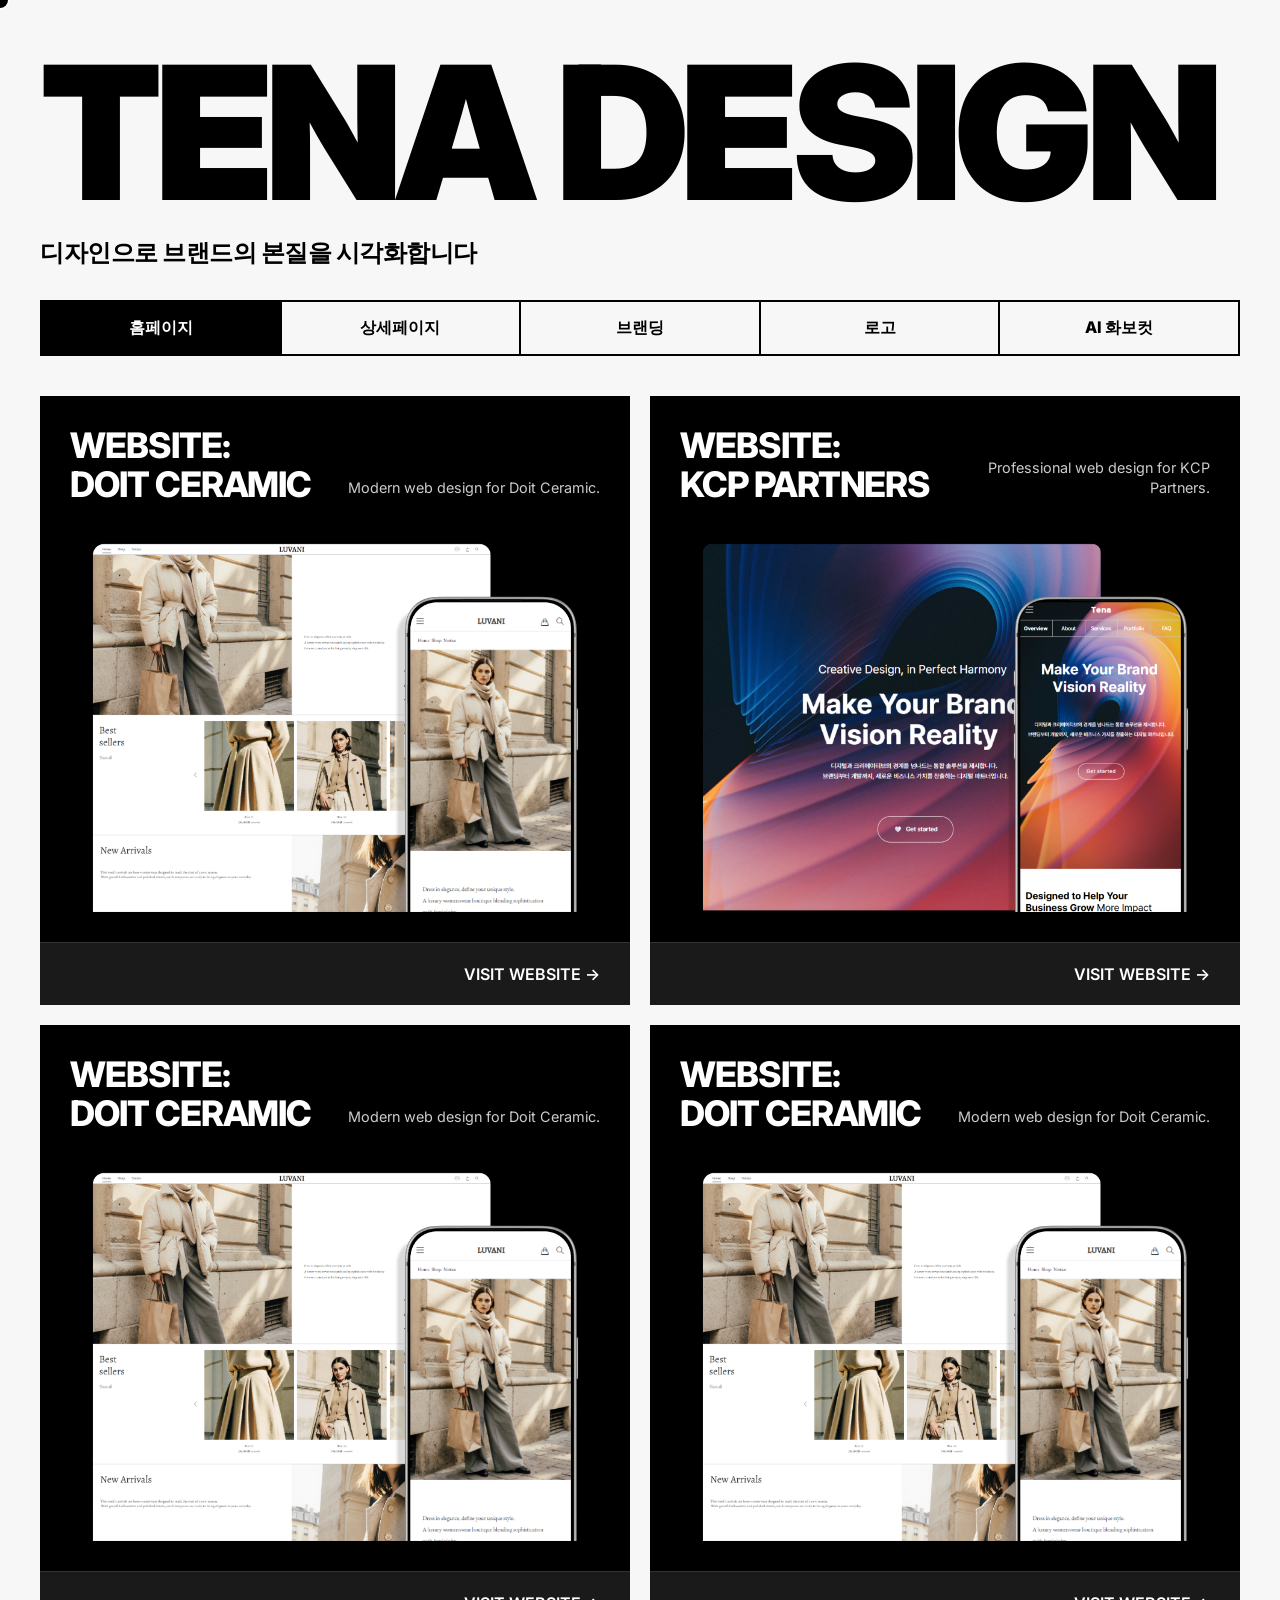
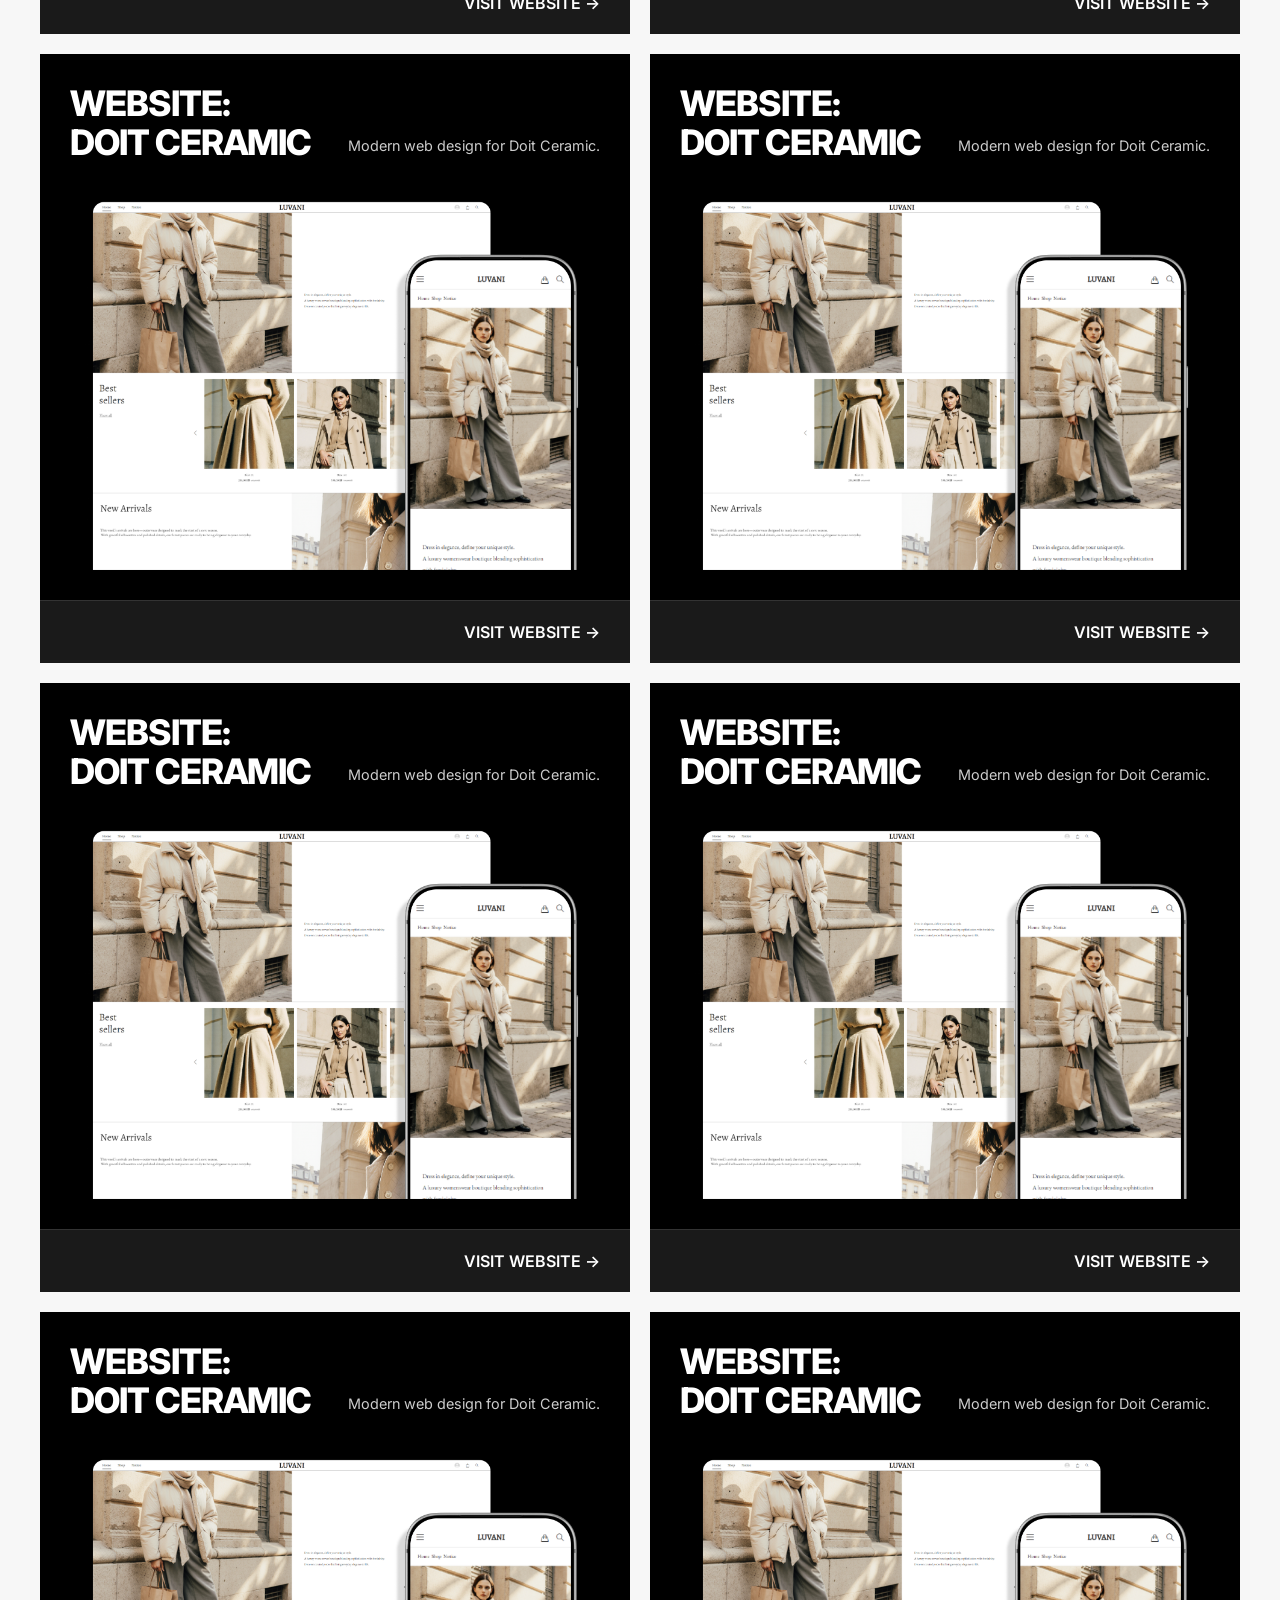
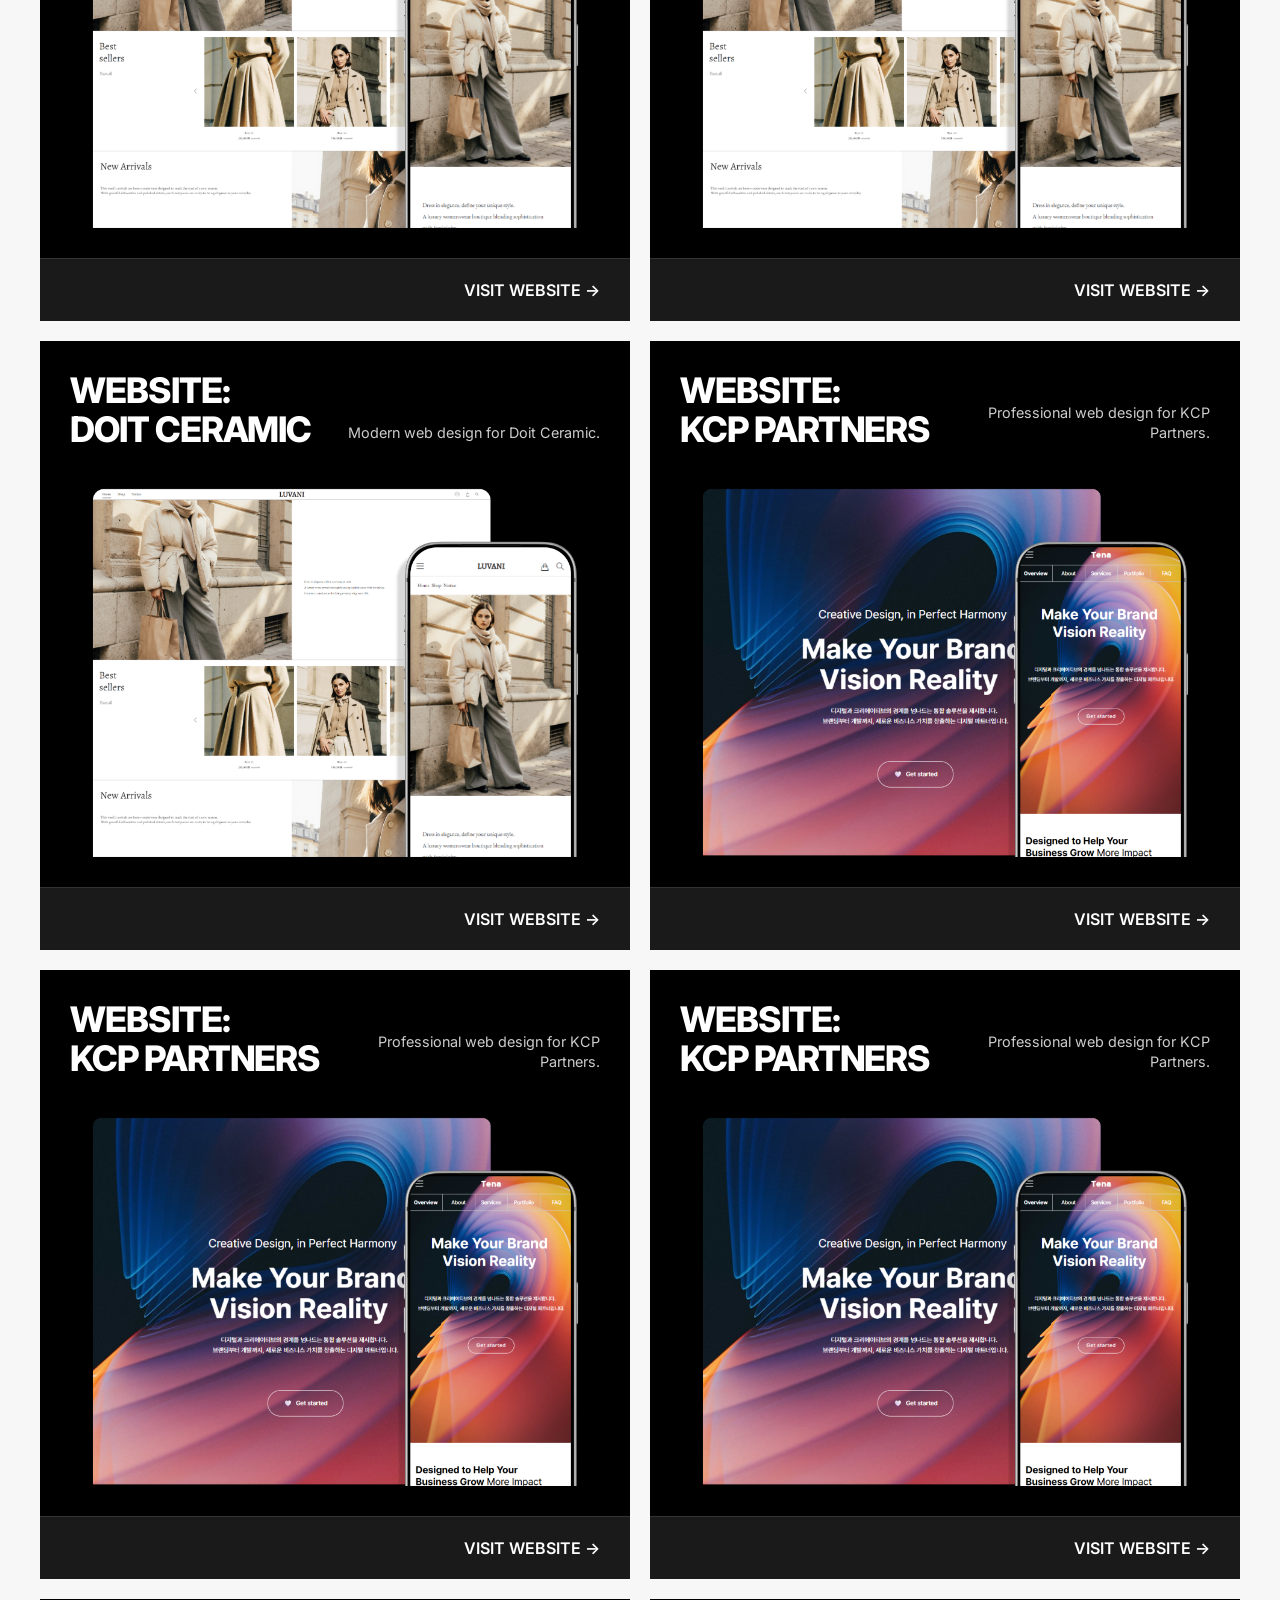
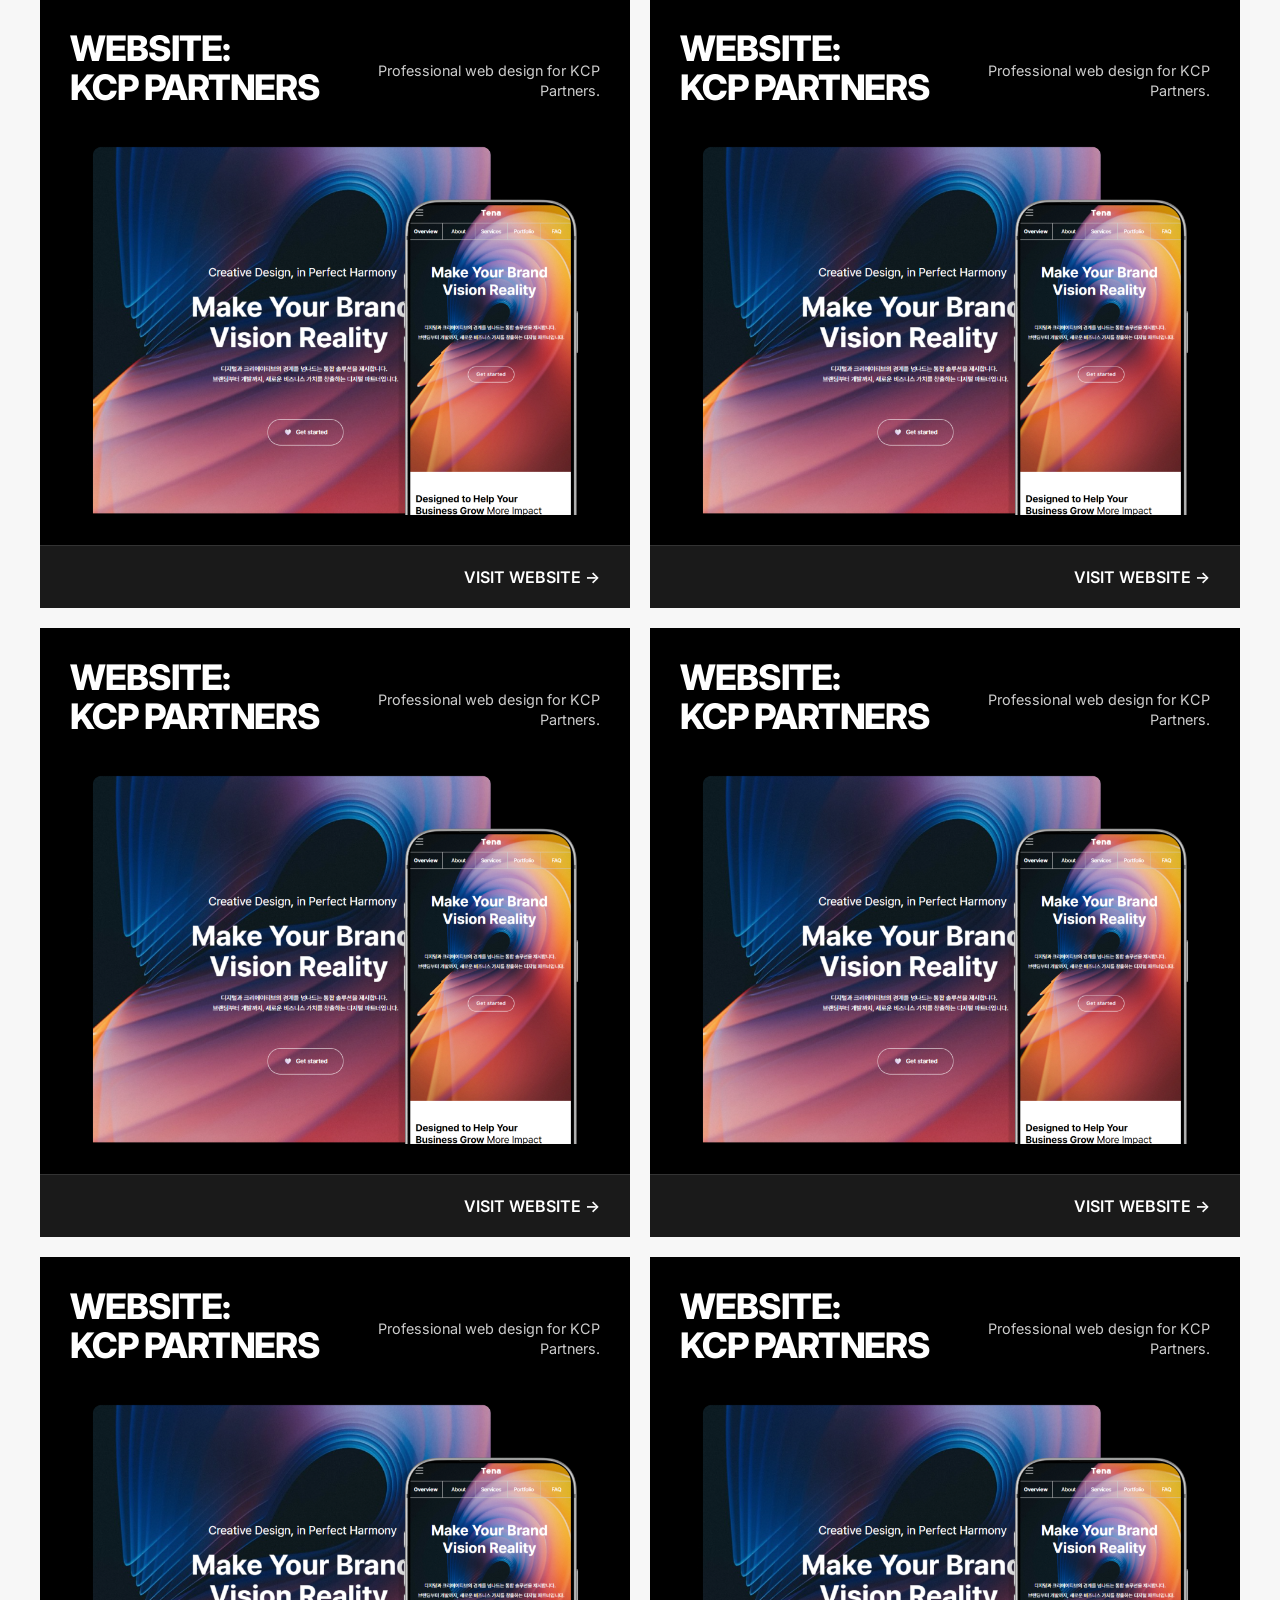
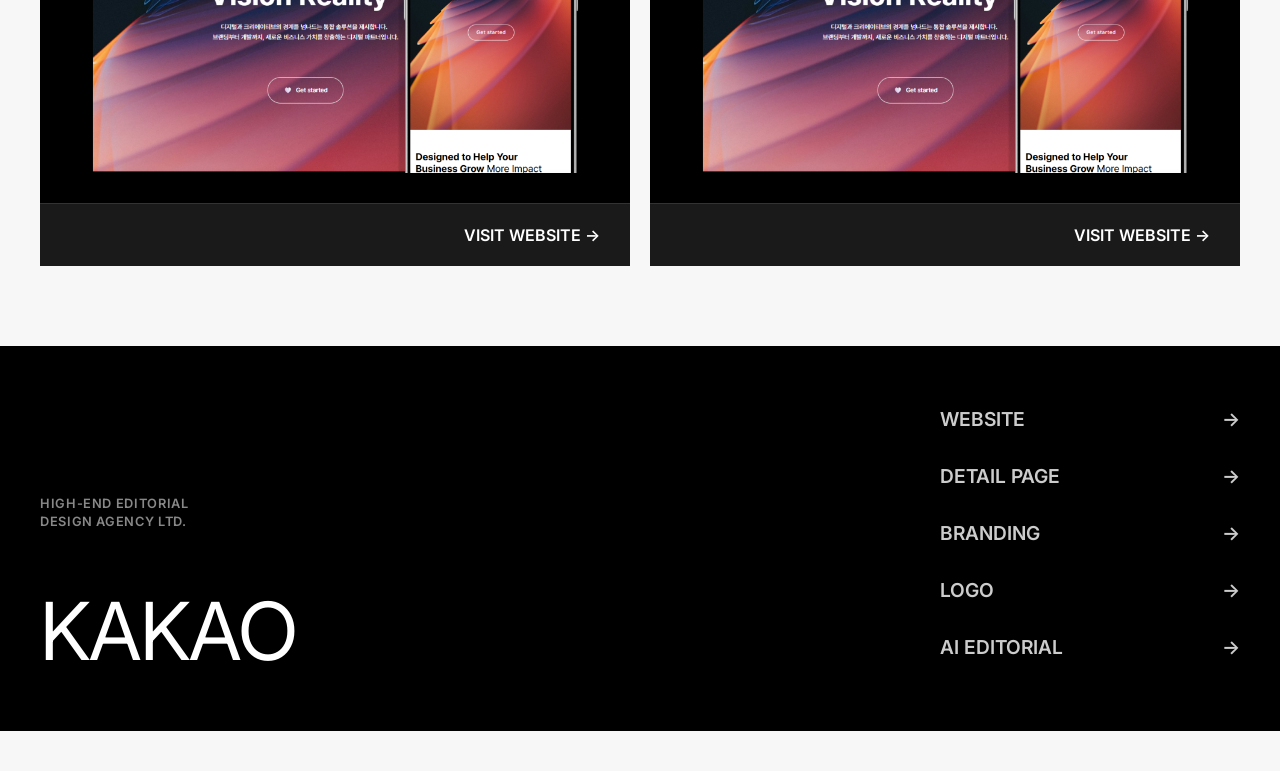
==== commit e1a87a03: "홈페이지 중간버전2" ====
--- a/index.html
+++ b/index.html
@@ -44,18 +44,18 @@
         <!-- Card 1: Website - Doit Ceramic -->
         <a href="https://www.doitceramic.com/" target="_blank" class="portfolio-card" data-category="website">
             <div class="card-content">
-                <h2 class="card-title">
-                    <span class="default">WEBSITE:<br>DOIT CERAMIC</span>
-                    <span class="hover-text">홈페이지:<br>두잇세라믹</span>
-                </h2>
-                <div class="card-body">
+                <div class="card-header">
+                    <h2 class="card-title">
+                        <span class="default">WEBSITE:<br>DOIT CERAMIC</span>
+                        <span class="hover-text">홈페이지:<br>두잇세라믹</span>
+                    </h2>
                     <p class="card-desc">
                         <span class="default">Modern web design for Doit Ceramic.</span>
                         <span class="hover-text">두잇세라믹을 위한 모던하고 세련된 웹디자인.</span>
                     </p>
-                    <div class="card-image-wrapper">
-                        <img src="images/web/web1.gif" alt="Doit Ceramic Mockup">
-                    </div>
+                </div>
+                <div class="card-image-wrapper">
+                    <img src="images/web/1.png" alt="Doit Ceramic Mockup">
                 </div>
             </div>
             <div class="card-action"><span class="default">VISIT WEBSITE &rarr;</span><span class="hover-text">사이트 방문하기 &rarr;</span></div>
@@ -64,18 +64,18 @@
         <!-- Card 2: Website - KCP Partners -->
         <a href="https://kcpartners.co.kr/" target="_blank" class="portfolio-card" data-category="website">
             <div class="card-content">
-                <h2 class="card-title">
-                    <span class="default">WEBSITE:<br>KCP PARTNERS</span>
-                    <span class="hover-text">홈페이지:<br>케이씨 파트너스</span>
-                </h2>
-                <div class="card-body">
+                <div class="card-header">
+                    <h2 class="card-title">
+                        <span class="default">WEBSITE:<br>KCP PARTNERS</span>
+                        <span class="hover-text">홈페이지:<br>케이씨 파트너스</span>
+                    </h2>
                     <p class="card-desc">
                         <span class="default">Professional web design for KCP Partners.</span>
                         <span class="hover-text">KCP 파트너스를 위한 전문적이고 신뢰감 있는 웹 디자인.</span>
                     </p>
-                    <div class="card-image-wrapper">
-                        <img src="images/web/web2.jpg" alt="KCP Partners Mockup">
-                    </div>
+                </div>
+                <div class="card-image-wrapper">
+                    <img src="images/web/2.png" alt="KCP Partners Mockup">
                 </div>
             </div>
             <div class="card-action"><span class="default">VISIT WEBSITE &rarr;</span><span class="hover-text">사이트 방문하기 &rarr;</span></div>
@@ -84,18 +84,18 @@
         <!-- Card 3: Detail Page -->
         <a href="detail.html?img=images/detail.png" class="portfolio-card" data-category="detail">
             <div class="card-content">
-                <h2 class="card-title">
-                    <span class="default">DETAIL PAGE:<br>PRODUCT FOCUS</span>
-                    <span class="hover-text">상세페이지:<br>제품 포커스</span>
-                </h2>
-                <div class="card-body">
+                <div class="card-header">
+                    <h2 class="card-title">
+                        <span class="default">DETAIL PAGE:<br>PRODUCT FOCUS</span>
+                        <span class="hover-text">상세페이지:<br>제품 포커스</span>
+                    </h2>
                     <p class="card-desc">
                         <span class="default">Creating deep, engaging product detail narratives with minimal layouts.</span>
                         <span class="hover-text">미니멀한 레이아웃으로 시선을 끄는 제품 상세 네러티브를 제작합니다.</span>
                     </p>
-                    <div class="card-image-wrapper">
-                        <img src="images/detail.png" alt="Detail Page Mockup">
-                    </div>
+                </div>
+                <div class="card-image-wrapper">
+                    <img src="images/detail.png" alt="Detail Page Mockup">
                 </div>
             </div>
             <div class="card-action"><span class="default">VIEW PROJECT &rarr;</span><span class="hover-text">프로젝트 보기 &rarr;</span></div>
@@ -104,18 +104,18 @@
         <!-- Card 4: Branding -->
         <a href="detail.html?img=images/branding.png" class="portfolio-card" data-category="branding">
             <div class="card-content">
-                <h2 class="card-title">
-                    <span class="default">BRANDING:<br>AESOP X KITH</span>
-                    <span class="hover-text">브랜딩:<br>이솝 X 키스</span>
-                </h2>
-                <div class="card-body">
+                <div class="card-header">
+                    <h2 class="card-title">
+                        <span class="default">BRANDING:<br>AESOP X KITH</span>
+                        <span class="hover-text">브랜딩:<br>이솝 X 키스</span>
+                    </h2>
                     <p class="card-desc">
                         <span class="default">Involved the rarest designature all your branch projects.</span>
                         <span class="hover-text">독창적인 디자인 시그니처를 반영한 심도 있는 브랜딩 프로젝트입니다.</span>
                     </p>
-                    <div class="card-image-wrapper">
-                        <img src="images/branding.png" alt="Aesop x Kith Branding Mockup">
-                    </div>
+                </div>
+                <div class="card-image-wrapper">
+                    <img src="images/branding.png" alt="Aesop x Kith Branding Mockup">
                 </div>
             </div>
             <div class="card-action"><span class="default">VIEW PROJECT &rarr;</span><span class="hover-text">프로젝트 보기 &rarr;</span></div>
@@ -124,18 +124,18 @@
         <!-- Card 5: Logo -->
         <a href="detail.html?img=images/logo.png" class="portfolio-card" data-category="logo">
             <div class="card-content">
-                <h2 class="card-title">
-                    <span class="default">LOGO:<br>MINIMAL MARK</span>
-                    <span class="hover-text">로고:<br>미니멀 마크</span>
-                </h2>
-                <div class="card-body">
+                <div class="card-header">
+                    <h2 class="card-title">
+                        <span class="default">LOGO:<br>MINIMAL MARK</span>
+                        <span class="hover-text">로고:<br>미니멀 마크</span>
+                    </h2>
                     <p class="card-desc">
                         <span class="default">High contrast, sharp typography and negative space exploration.</span>
                         <span class="hover-text">강한 대비, 날카로운 타이포그래피와 여백을 활용한 미니멀 로고 디자인.</span>
                     </p>
-                    <div class="card-image-wrapper">
-                        <img src="images/logo.png" alt="Logo Mockup">
-                    </div>
+                </div>
+                <div class="card-image-wrapper">
+                    <img src="images/logo.png" alt="Logo Mockup">
                 </div>
             </div>
             <div class="card-action"><span class="default">VIEW PROJECT &rarr;</span><span class="hover-text">프로젝트 보기 &rarr;</span></div>
@@ -144,18 +144,18 @@
         <!-- Card 6: AI Editorial -->
         <a href="detail.html?img=images/aieditorial.png" class="portfolio-card" data-category="editorial">
             <div class="card-content">
-                <h2 class="card-title">
-                    <span class="default">AI EDITORIAL:<br>FASHION CUTS</span>
-                    <span class="hover-text">AI 화보컷:<br>패션 컷</span>
-                </h2>
-                <div class="card-body">
+                <div class="card-header">
+                    <h2 class="card-title">
+                        <span class="default">AI EDITORIAL:<br>FASHION CUTS</span>
+                        <span class="hover-text">AI 화보컷:<br>패션 컷</span>
+                    </h2>
                     <p class="card-desc">
                         <span class="default">High-end avant-garde fashion photography entirely generated with AI.</span>
                         <span class="hover-text">AI를 활용하여 완벽하게 생성된 하이엔드 아방가르드 패션 화보.</span>
                     </p>
-                    <div class="card-image-wrapper">
-                        <img src="images/aieditorial.png" alt="AI Editorial Fashion">
-                    </div>
+                </div>
+                <div class="card-image-wrapper">
+                    <img src="images/aieditorial.png" alt="AI Editorial Fashion">
                 </div>
             </div>
             <div class="card-action"><span class="default">VIEW PROJECT &rarr;</span><span class="hover-text">프로젝트 보기 &rarr;</span></div>
--- a/style.css
+++ b/style.css
@@ -148,30 +148,34 @@
     flex-grow: 1;
 }
 
+.card-header {
+    display: flex;
+    justify-content: space-between;
+    align-items: flex-end;
+    margin-bottom: 25px;
+    gap: 20px;
+}
+
 .card-title {
     font-size: 2.2rem;
     font-weight: 800;
     line-height: 1.1;
     text-transform: uppercase;
-    margin-bottom: 30px;
     letter-spacing: -0.03em;
 }
 
-.card-body {
-    display: flex;
-    gap: 20px;
-    flex-grow: 1;
-}
-
 .card-desc {
-    flex: 1;
     font-size: 0.9rem;
     color: #ccc;
     font-weight: 400;
+    text-align: right;
+    flex: 1;
+    padding-bottom: 5px;
 }
 
 .card-image-wrapper {
-    flex: 2;
+    width: 100%;
+    flex-grow: 1;
     overflow: hidden;
 }
 
@@ -367,6 +371,7 @@
     .logo-text { font-size: 14vw; }
     .nav-container { flex-direction: column; border: none; }
     .nav-btn { border-right: none; border-bottom: 2px solid #000; border: 2px solid #000; margin-bottom: 5px; }
-    .card-body { flex-direction: column; }
+    .card-header { flex-direction: column; align-items: flex-start; gap: 10px; }
+    .card-desc { text-align: left; padding-bottom: 0; }
     .card-image-wrapper { height: 250px; }
 }
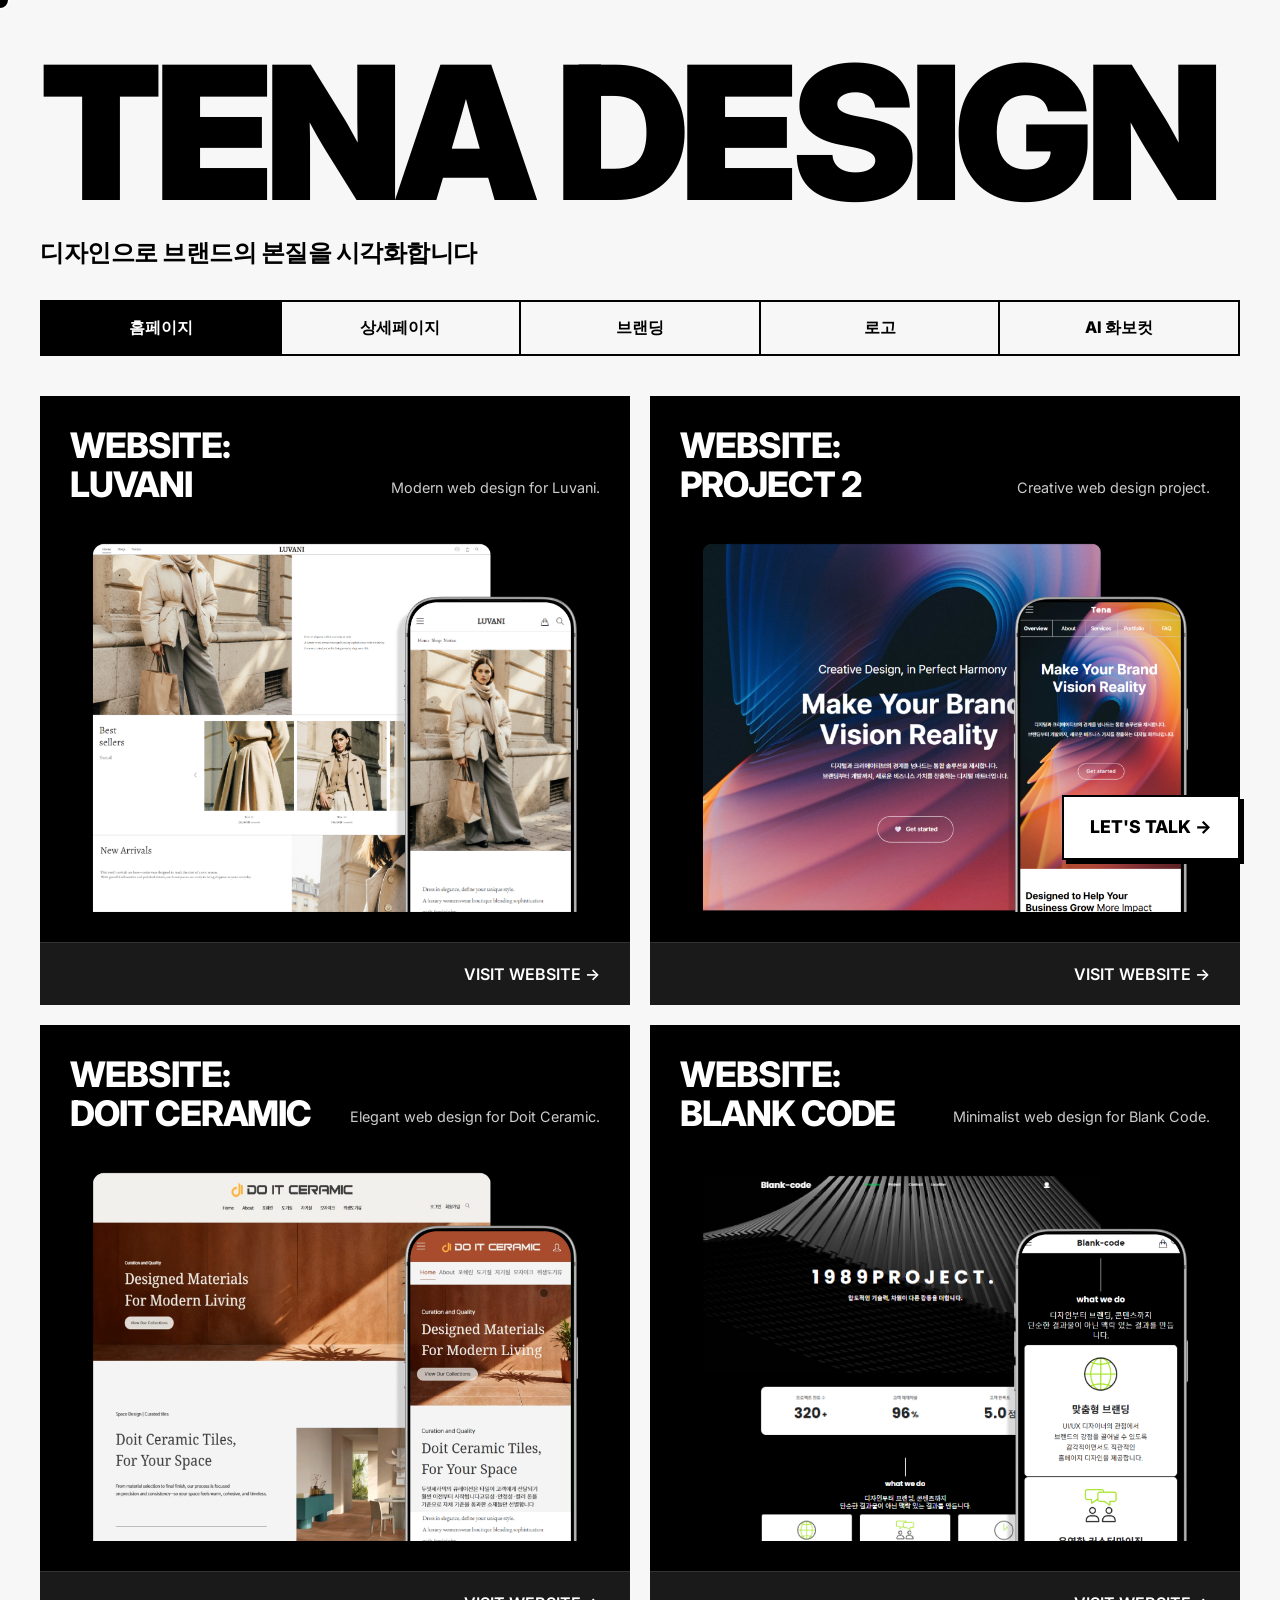
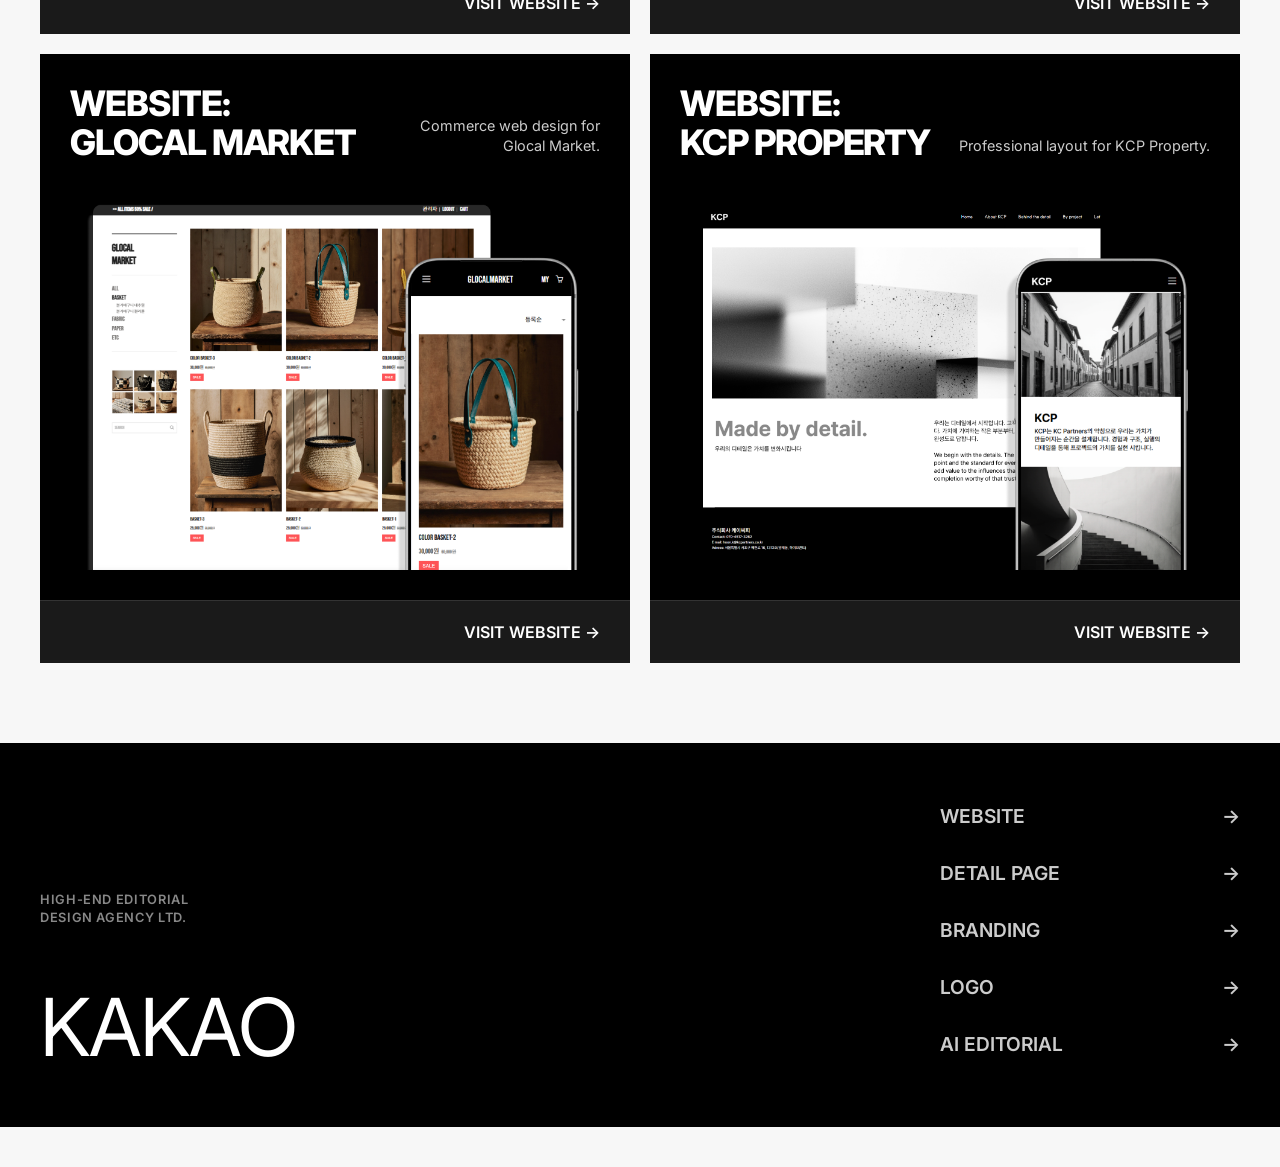
==== commit 42cb74d8: "네이밍" ====
--- a/index.html
+++ b/index.html
@@ -41,8 +41,48 @@
     </nav>
 
     <main class="portfolio-grid">
-        <!-- Card 1: Website - Doit Ceramic -->
-        <a href="https://www.doitceramic.com/" target="_blank" class="portfolio-card" data-category="website">
+        <!-- Card 1: Website - LUVANI -->
+        <a href="https://luvani-pre-copy.imweb.me/shop" target="_blank" class="portfolio-card" data-category="website">
+            <div class="card-content">
+                <div class="card-header">
+                    <h2 class="card-title">
+                        <span class="default">WEBSITE:<br>LUVANI</span>
+                        <span class="hover-text">홈페이지:<br>루바니</span>
+                    </h2>
+                    <p class="card-desc">
+                        <span class="default">Modern web design for Luvani.</span>
+                        <span class="hover-text">루바니를 위한 모던 웹 디자인.</span>
+                    </p>
+                </div>
+                <div class="card-image-wrapper">
+                    <img src="images/web/1.png" alt="Luvani Mockup">
+                </div>
+            </div>
+            <div class="card-action"><span class="default">VISIT WEBSITE &rarr;</span><span class="hover-text">사이트 방문하기 &rarr;</span></div>
+        </a>
+
+        <!-- Card 2: Website - PROJECT 2 -->
+        <a href="https://hy897345522.imweb.me/?_gl=1*15eqdfv*_gcl_aw*R0NMLjE3NzU2Mjg4NzguQ2p3S0NBancxdExPQmhBTUVpd0FpUGtSSHNhZUx3RGozOEdPNXR5Zm5oVUN2U0dQa0Rva0NSWk5qQWFLcGI5NVdyWklBUldLamMwazRSb0NuT0FRQXZEX0J3RQ..*_gcl_au*Mzc1NTM4NjIuMTc3MzIwMjUzOS42MzUxNTE5NDMuMTc3NTcxNzE4OS4xNzc1NzE3NzU5*_ga*MTE4NDcyMDI1My4xNzY1MTgwMzM4*_ga_HP37L08LP3*czE3NzU3MTY1ODMkbzE0MCRnMSR0MTc3NTcxNzc2MiRqNDAkbDAkaDA.&_ga=2.54118123.2141401539.1775613169-1184720253.1765180338&_gac=1.191974232.1775628878.CjwKCAjw1tLOBhAMEiwAiPkRHsaeLwDj38GO5tyfnhUCvSGPkDokCRZNjAaKpb95WrZIARWKjc0k4RoCnOAQAvD_BwE" target="_blank" class="portfolio-card" data-category="website">
+            <div class="card-content">
+                <div class="card-header">
+                    <h2 class="card-title">
+                        <span class="default">WEBSITE:<br>PROJECT 2</span>
+                        <span class="hover-text">홈페이지:<br>프로젝트 2</span>
+                    </h2>
+                    <p class="card-desc">
+                        <span class="default">Creative web design project.</span>
+                        <span class="hover-text">창의적인 웹 디자인 프로젝트.</span>
+                    </p>
+                </div>
+                <div class="card-image-wrapper">
+                    <img src="images/web/2.png" alt="Project 2 Mockup">
+                </div>
+            </div>
+            <div class="card-action"><span class="default">VISIT WEBSITE &rarr;</span><span class="hover-text">사이트 방문하기 &rarr;</span></div>
+        </a>
+
+        <!-- Card 3: Website - DOIT CERAMIC -->
+        <a href="https://doitceramic.imweb.me/Home" target="_blank" class="portfolio-card" data-category="website">
             <div class="card-content">
                 <div class="card-header">
                     <h2 class="card-title">
@@ -50,116 +90,99 @@
                         <span class="hover-text">홈페이지:<br>두잇세라믹</span>
                     </h2>
                     <p class="card-desc">
-                        <span class="default">Modern web design for Doit Ceramic.</span>
-                        <span class="hover-text">두잇세라믹을 위한 모던하고 세련된 웹디자인.</span>
-                    </p>
-                </div>
-                <div class="card-image-wrapper">
-                    <img src="images/web/1.png" alt="Doit Ceramic Mockup">
-                </div>
-            </div>
-            <div class="card-action"><span class="default">VISIT WEBSITE &rarr;</span><span class="hover-text">사이트 방문하기 &rarr;</span></div>
-        </a>
-
-        <!-- Card 2: Website - KCP Partners -->
-        <a href="https://kcpartners.co.kr/" target="_blank" class="portfolio-card" data-category="website">
-            <div class="card-content">
-                <div class="card-header">
-                    <h2 class="card-title">
-                        <span class="default">WEBSITE:<br>KCP PARTNERS</span>
-                        <span class="hover-text">홈페이지:<br>케이씨 파트너스</span>
-                    </h2>
-                    <p class="card-desc">
-                        <span class="default">Professional web design for KCP Partners.</span>
-                        <span class="hover-text">KCP 파트너스를 위한 전문적이고 신뢰감 있는 웹 디자인.</span>
-                    </p>
-                </div>
-                <div class="card-image-wrapper">
-                    <img src="images/web/2.png" alt="KCP Partners Mockup">
-                </div>
-            </div>
-            <div class="card-action"><span class="default">VISIT WEBSITE &rarr;</span><span class="hover-text">사이트 방문하기 &rarr;</span></div>
-        </a>
-
-        <!-- Card 3: Detail Page -->
-        <a href="detail.html?img=images/detail.png" class="portfolio-card" data-category="detail">
-            <div class="card-content">
-                <div class="card-header">
-                    <h2 class="card-title">
-                        <span class="default">DETAIL PAGE:<br>PRODUCT FOCUS</span>
-                        <span class="hover-text">상세페이지:<br>제품 포커스</span>
-                    </h2>
-                    <p class="card-desc">
-                        <span class="default">Creating deep, engaging product detail narratives with minimal layouts.</span>
-                        <span class="hover-text">미니멀한 레이아웃으로 시선을 끄는 제품 상세 네러티브를 제작합니다.</span>
-                    </p>
-                </div>
-                <div class="card-image-wrapper">
-                    <img src="images/detail.png" alt="Detail Page Mockup">
+                        <span class="default">Elegant web design for Doit Ceramic.</span>
+                        <span class="hover-text">두잇세라믹을 위한 우아한 웹 디자인.</span>
+                    </p>
+                </div>
+                <div class="card-image-wrapper">
+                    <img src="images/web/3.png" alt="Doit Ceramic Mockup">
+                </div>
+            </div>
+            <div class="card-action"><span class="default">VISIT WEBSITE &rarr;</span><span class="hover-text">사이트 방문하기 &rarr;</span></div>
+        </a>
+
+        <!-- Card 4: Website - BLANK CODE -->
+        <a href="https://blank-code.imweb.me/" target="_blank" class="portfolio-card" data-category="website">
+            <div class="card-content">
+                <div class="card-header">
+                    <h2 class="card-title">
+                        <span class="default">WEBSITE:<br>BLANK CODE</span>
+                        <span class="hover-text">홈페이지:<br>블랭크 코드</span>
+                    </h2>
+                    <p class="card-desc">
+                        <span class="default">Minimalist web design for Blank Code.</span>
+                        <span class="hover-text">블랭크 코드를 위한 미니멀리스트 웹 디자인.</span>
+                    </p>
+                </div>
+                <div class="card-image-wrapper">
+                    <img src="images/web/4.png" alt="Blank Code Mockup">
+                </div>
+            </div>
+            <div class="card-action"><span class="default">VISIT WEBSITE &rarr;</span><span class="hover-text">사이트 방문하기 &rarr;</span></div>
+        </a>
+
+        <!-- Card 5: Website - GLOCAL MARKET -->
+        <a href="https://shoppingglocalmarket.imweb.me/29" target="_blank" class="portfolio-card" data-category="website">
+            <div class="card-content">
+                <div class="card-header">
+                    <h2 class="card-title">
+                        <span class="default">WEBSITE:<br>GLOCAL MARKET</span>
+                        <span class="hover-text">홈페이지:<br>글로컬 마켓</span>
+                    </h2>
+                    <p class="card-desc">
+                        <span class="default">Commerce web design for Glocal Market.</span>
+                        <span class="hover-text">글로컬 마켓을 위한 커머스 웹 디자인.</span>
+                    </p>
+                </div>
+                <div class="card-image-wrapper">
+                    <img src="images/web/5.png" alt="Glocal Market Mockup">
+                </div>
+            </div>
+            <div class="card-action"><span class="default">VISIT WEBSITE &rarr;</span><span class="hover-text">사이트 방문하기 &rarr;</span></div>
+        </a>
+
+        <!-- Card 6: Website - KCP PROPERTY -->
+        <a href="https://kcpproperty.imweb.me/" target="_blank" class="portfolio-card" data-category="website">
+            <div class="card-content">
+                <div class="card-header">
+                    <h2 class="card-title">
+                        <span class="default">WEBSITE:<br>KCP PROPERTY</span>
+                        <span class="hover-text">홈페이지:<br>KCP 프로퍼티</span>
+                    </h2>
+                    <p class="card-desc">
+                        <span class="default">Professional layout for KCP Property.</span>
+                        <span class="hover-text">KCP 프로퍼티를 위한 전문적인 웹 디자인.</span>
+                    </p>
+                </div>
+                <div class="card-image-wrapper">
+                    <img src="images/web/6.png" alt="KCP Property Mockup">
+                </div>
+            </div>
+            <div class="card-action"><span class="default">VISIT WEBSITE &rarr;</span><span class="hover-text">사이트 방문하기 &rarr;</span></div>
+        </a>
+
+        <!-- Card 7: Detail Page - Item 1 -->
+        <a href="detail.html?img=images/detail%20page/1-1.png" class="portfolio-card" data-category="detail">
+            <div class="card-content">
+                <div class="card-header">
+                    <h2 class="card-title">
+                        <span class="default">DETAIL PAGE:<br>JUAE'RTT</span>
+                        <span class="hover-text">상세페이지:<br>주에르뜨</span>
+                    </h2>
+                    <p class="card-desc">
+                        <span class="default">Skin's Sanctuary landing page design.</span>
+                        <span class="hover-text">주에르뜨 하이캄 카도 세럼 랜딩 페이지 디자인.</span>
+                    </p>
+                </div>
+                <!-- Dual image setup for the extracted blur background effect -->
+                <div class="card-image-wrapper">
+                    <img src="images/detail page/1.png" class="backdrop-blur" alt="" aria-hidden="true">
+                    <img src="images/detail page/1.png" class="foreground-img" alt="Detail Page Mockup">
                 </div>
             </div>
             <div class="card-action"><span class="default">VIEW PROJECT &rarr;</span><span class="hover-text">프로젝트 보기 &rarr;</span></div>
         </a>
 
-        <!-- Card 4: Branding -->
-        <a href="detail.html?img=images/branding.png" class="portfolio-card" data-category="branding">
-            <div class="card-content">
-                <div class="card-header">
-                    <h2 class="card-title">
-                        <span class="default">BRANDING:<br>AESOP X KITH</span>
-                        <span class="hover-text">브랜딩:<br>이솝 X 키스</span>
-                    </h2>
-                    <p class="card-desc">
-                        <span class="default">Involved the rarest designature all your branch projects.</span>
-                        <span class="hover-text">독창적인 디자인 시그니처를 반영한 심도 있는 브랜딩 프로젝트입니다.</span>
-                    </p>
-                </div>
-                <div class="card-image-wrapper">
-                    <img src="images/branding.png" alt="Aesop x Kith Branding Mockup">
-                </div>
-            </div>
-            <div class="card-action"><span class="default">VIEW PROJECT &rarr;</span><span class="hover-text">프로젝트 보기 &rarr;</span></div>
-        </a>
-
-        <!-- Card 5: Logo -->
-        <a href="detail.html?img=images/logo.png" class="portfolio-card" data-category="logo">
-            <div class="card-content">
-                <div class="card-header">
-                    <h2 class="card-title">
-                        <span class="default">LOGO:<br>MINIMAL MARK</span>
-                        <span class="hover-text">로고:<br>미니멀 마크</span>
-                    </h2>
-                    <p class="card-desc">
-                        <span class="default">High contrast, sharp typography and negative space exploration.</span>
-                        <span class="hover-text">강한 대비, 날카로운 타이포그래피와 여백을 활용한 미니멀 로고 디자인.</span>
-                    </p>
-                </div>
-                <div class="card-image-wrapper">
-                    <img src="images/logo.png" alt="Logo Mockup">
-                </div>
-            </div>
-            <div class="card-action"><span class="default">VIEW PROJECT &rarr;</span><span class="hover-text">프로젝트 보기 &rarr;</span></div>
-        </a>
-
-        <!-- Card 6: AI Editorial -->
-        <a href="detail.html?img=images/aieditorial.png" class="portfolio-card" data-category="editorial">
-            <div class="card-content">
-                <div class="card-header">
-                    <h2 class="card-title">
-                        <span class="default">AI EDITORIAL:<br>FASHION CUTS</span>
-                        <span class="hover-text">AI 화보컷:<br>패션 컷</span>
-                    </h2>
-                    <p class="card-desc">
-                        <span class="default">High-end avant-garde fashion photography entirely generated with AI.</span>
-                        <span class="hover-text">AI를 활용하여 완벽하게 생성된 하이엔드 아방가르드 패션 화보.</span>
-                    </p>
-                </div>
-                <div class="card-image-wrapper">
-                    <img src="images/aieditorial.png" alt="AI Editorial Fashion">
-                </div>
-            </div>
-            <div class="card-action"><span class="default">VIEW PROJECT &rarr;</span><span class="hover-text">프로젝트 보기 &rarr;</span></div>
-        </a>
 
     </main>
 
@@ -184,6 +207,12 @@
         </div>
     </footer>
 
+    <!-- Floating Contact Button -->
+    <a href="https://open.kakao.com/o/svlO03ng" target="_blank" class="floating-contact-btn group">
+        <span class="default">LET'S TALK &rarr;</span>
+        <span class="hover-text">카톡 문의하기 &rarr;</span>
+    </a>
+
     <!-- Filtering & Animation Logic -->
     <script>
     document.addEventListener('DOMContentLoaded', () => {
@@ -215,28 +244,14 @@
 
         // 3. Grid Logic
         const grid = document.querySelector('.portfolio-grid');
-        const originalCards = document.querySelectorAll('.portfolio-card');
-
-        // Clone cards & attach observers
-        originalCards.forEach(card => {
+        // Re-select all cards (no cloning)
+        const allCards = document.querySelectorAll('.portfolio-card');
+
+        // Attach observers to existing cards
+        allCards.forEach(card => {
             card.classList.add('reveal');
             revealObserver.observe(card);
-
-            for(let i=0; i<9; i++) {
-                const clone = card.cloneNode(true);
-                grid.appendChild(clone);
-                
-                // Observe the clone for scroll animation
-                revealObserver.observe(clone);
-                
-                // Bind hover effects to new clones
-                clone.addEventListener('mouseenter', () => cursor.classList.add('hover'));
-                clone.addEventListener('mouseleave', () => cursor.classList.remove('hover'));
-            }
-        });
-
-        // Re-select all cards after cloning
-        const allCards = document.querySelectorAll('.portfolio-card');
+        });
         const navBtns = document.querySelectorAll('.nav-btn');
 
         function filterCards(category) {
--- a/style.css
+++ b/style.css
@@ -177,6 +177,7 @@
     width: 100%;
     flex-grow: 1;
     overflow: hidden;
+    position: relative;
 }
 
 .card-image-wrapper img {
@@ -185,10 +186,75 @@
     object-fit: cover;
     display: block;
     transition: transform 0.8s cubic-bezier(0.16, 1, 0.3, 1);
-}
-
-.portfolio-card:hover .card-image-wrapper img {
+    position: relative;
+    z-index: 1;
+}
+
+/* Glassmorphism background for transparent PNGs */
+.card-image-wrapper .backdrop-blur {
+    position: absolute;
+    top: 50%;
+    left: 50%;
+    width: 100%;
+    height: 100%;
+    object-fit: cover;
+    filter: blur(40px) saturate(2);
+    transform: translate(-50%, -50%) scale(1.1);
+    opacity: 0.85; /* Highly opaque to retain color */
+    z-index: 0;
+    pointer-events: none;
+    transition: none; /* No hover transition for background */
+}
+
+/* Sharp foreground */
+.card-image-wrapper .foreground-img {
+    object-fit: contain; /* Don't crop product shots */
+    padding: 0;
+    width: 90%; /* Forces ~5% margin max, utilizing full space */
+    height: 90%;
+    margin: auto;
+}
+
+.portfolio-card:hover .card-image-wrapper img:not(.backdrop-blur) {
     transform: scale(1.08); /* premium editorial zoom on hover */
+}
+
+/* --------- Detail Page Specific Layout --------- */
+.portfolio-card[data-category="detail"] .card-content {
+    flex-direction: row;
+    gap: 40px;
+    align-items: stretch;
+    min-height: 550px;
+}
+
+.portfolio-card[data-category="detail"] .card-header {
+    width: 40%;
+    margin-bottom: 0;
+    display: flex;
+    flex-direction: column;
+    justify-content: flex-start; /* Pulls description up right under title */
+    gap: 30px;
+}
+
+.portfolio-card[data-category="detail"] .card-title {
+    font-size: 2.5rem; /* Adjusted to prevent bad wrapping while staying huge */
+    line-height: 1.1;
+    margin-bottom: 0;
+}
+
+.portfolio-card[data-category="detail"] .card-desc {
+    color: #bbb;
+    font-size: 1.05rem;
+    line-height: 1.6;
+}
+
+.portfolio-card[data-category="detail"] .card-image-wrapper {
+    width: 60%;
+    background-color: #f7f7f7; /* Very important: bright backdrop base so the blur doesn't get sucked into the black card */
+    border-radius: 4px;
+    display: flex;
+    align-items: center;
+    justify-content: center;
 }
 
 /* Action link at the bottom of the card */
@@ -345,6 +411,42 @@
     backdrop-filter: blur(4px);
 }
 
+/* Floating Contact Button */
+.floating-contact-btn {
+    position: fixed;
+    bottom: 40px;
+    right: 40px;
+    left: auto;
+    top: auto;
+    z-index: 1000;
+    display: flex;
+    align-items: center;
+    justify-content: center;
+    background-color: #fff; /* White base to stand out against black footer */
+    color: #000;
+    padding: 18px 26px;
+    border: 2px solid #000;
+    box-shadow: 4px 4px 0px rgba(0,0,0,1); /* Brutalist hard shadow to pop against white page */
+    font-size: 1.1rem;
+    font-weight: 800;
+    text-transform: uppercase;
+    text-decoration: none;
+    transform: none;
+    transition: background-color 0.2s, color 0.2s, transform 0.2s, box-shadow 0.2s;
+}
+
+.floating-contact-btn:hover {
+    background-color: #000;
+    color: #fff;
+    /* Satisfying tactile press effect */
+    transform: translate(2px, 2px);
+    box-shadow: 2px 2px 0px rgba(0,0,0,1);
+}
+
+.floating-contact-btn .hover-text { display: none; }
+.floating-contact-btn.group:hover .default { display: none; }
+.floating-contact-btn.group:hover .hover-text { display: inline; }
+
 /* Reveal classes */
 .reveal {
     opacity: 0;
@@ -374,4 +476,30 @@
     .card-header { flex-direction: column; align-items: flex-start; gap: 10px; }
     .card-desc { text-align: left; padding-bottom: 0; }
     .card-image-wrapper { height: 250px; }
-}
+    
+    /* Revert detail card to stack on mobile */
+    .portfolio-card[data-category="detail"] .card-content {
+        flex-direction: column;
+        gap: 20px;
+    }
+    .portfolio-card[data-category="detail"] .card-header {
+        width: 100%;
+    }
+    .portfolio-card[data-category="detail"] .card-image-wrapper {
+        width: 100%;
+        height: 350px;
+    }
+    
+    .floating-contact-btn {
+        top: auto;
+        bottom: 20px;
+        right: 20px;
+        transform: none;
+        padding: 14px 20px;
+        font-size: 0.9rem;
+    }
+    
+    .floating-contact-btn:hover {
+        transform: translate(2px, 2px); /* Maintain the press effect */
+    }
+}
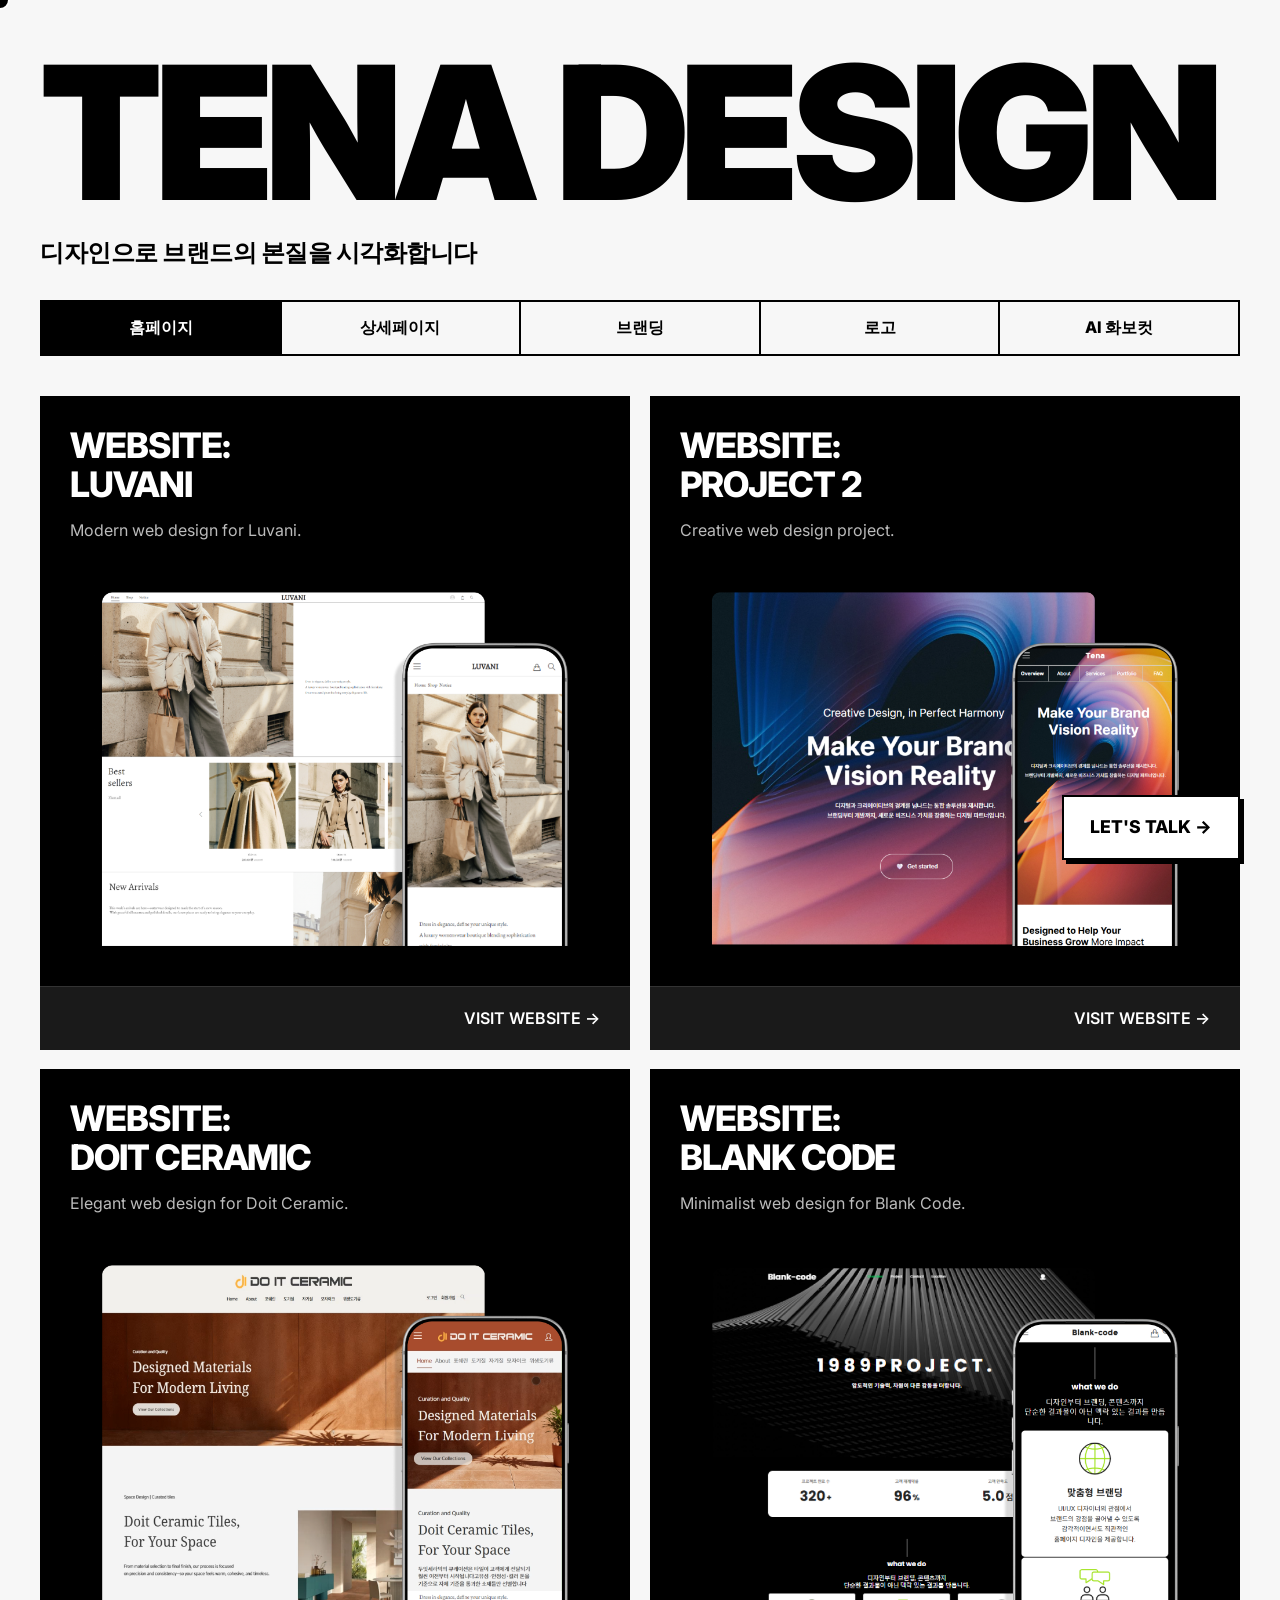
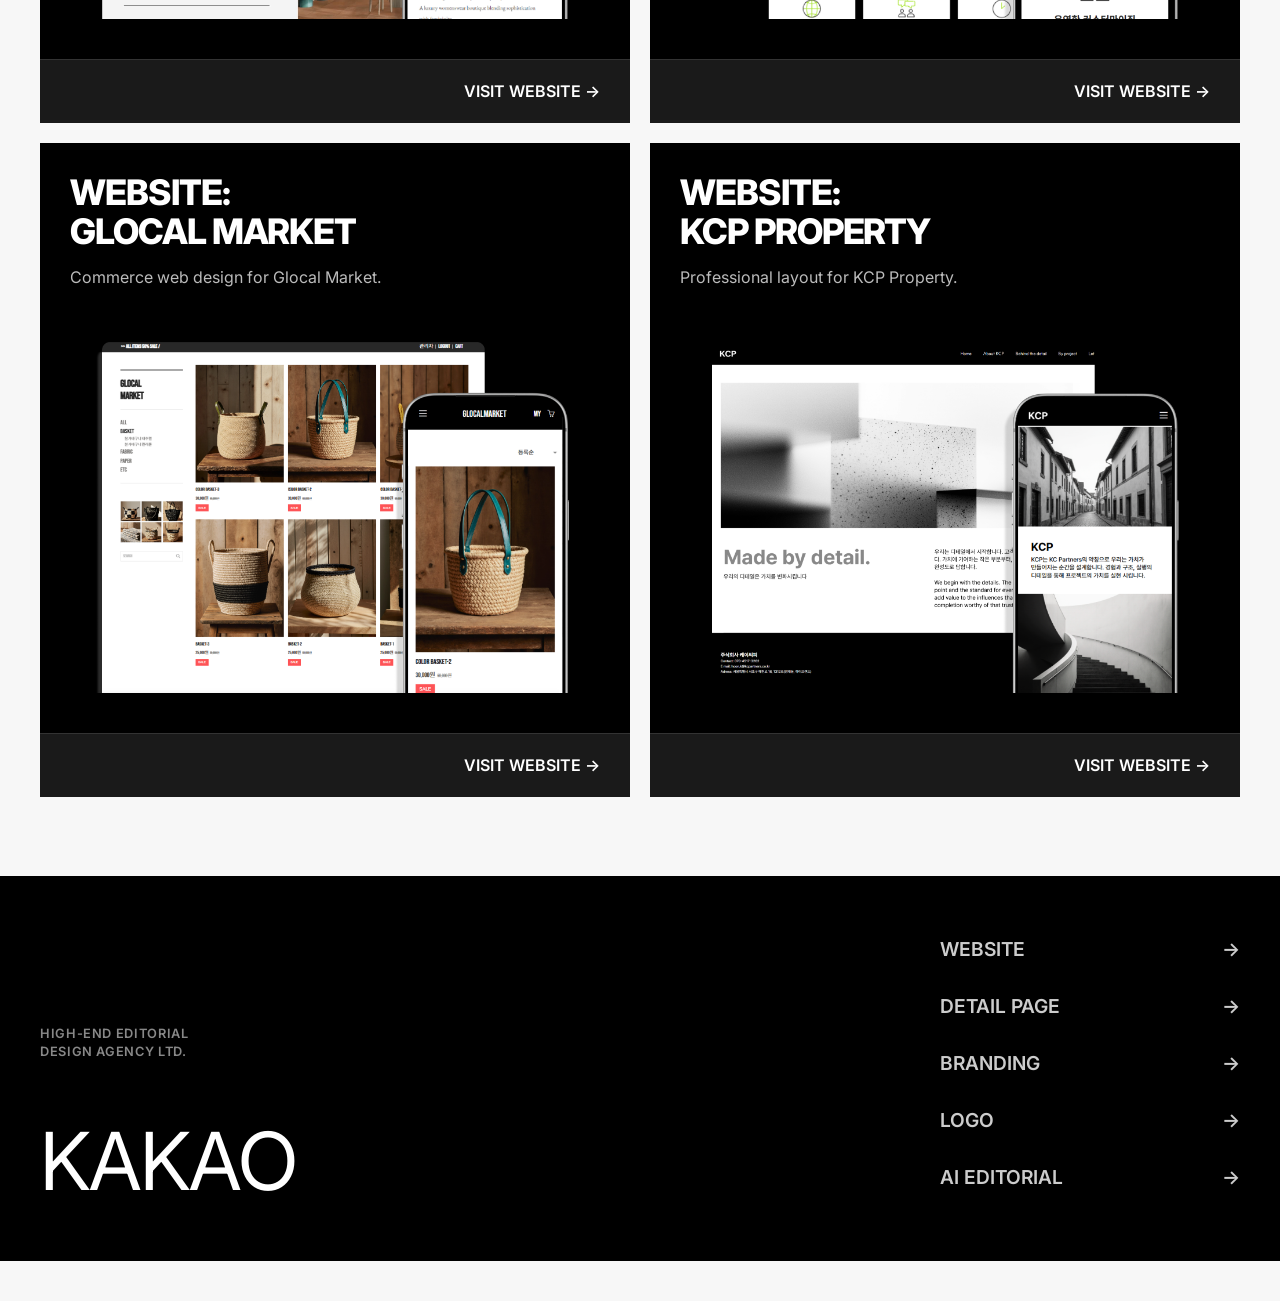
==== commit 179cc354: "상세페이지1" ====
--- a/index.html
+++ b/index.html
@@ -42,7 +42,7 @@
 
     <main class="portfolio-grid">
         <!-- Card 1: Website - LUVANI -->
-        <a href="https://luvani-pre-copy.imweb.me/shop" target="_blank" class="portfolio-card" data-category="website">
+        <a href="detail.html?img=images/detail%20page/1-1.jpg" class="portfolio-card" data-category="website">
             <div class="card-content">
                 <div class="card-header">
                     <h2 class="card-title">
@@ -55,14 +55,14 @@
                     </p>
                 </div>
                 <div class="card-image-wrapper">
-                    <img src="images/web/1.png" alt="Luvani Mockup">
+                    <img src="images/web/1.png" class="foreground-img" alt="Luvani Mockup">
                 </div>
             </div>
             <div class="card-action"><span class="default">VISIT WEBSITE &rarr;</span><span class="hover-text">사이트 방문하기 &rarr;</span></div>
         </a>
 
         <!-- Card 2: Website - PROJECT 2 -->
-        <a href="https://hy897345522.imweb.me/?_gl=1*15eqdfv*_gcl_aw*R0NMLjE3NzU2Mjg4NzguQ2p3S0NBancxdExPQmhBTUVpd0FpUGtSSHNhZUx3RGozOEdPNXR5Zm5oVUN2U0dQa0Rva0NSWk5qQWFLcGI5NVdyWklBUldLamMwazRSb0NuT0FRQXZEX0J3RQ..*_gcl_au*Mzc1NTM4NjIuMTc3MzIwMjUzOS42MzUxNTE5NDMuMTc3NTcxNzE4OS4xNzc1NzE3NzU5*_ga*MTE4NDcyMDI1My4xNzY1MTgwMzM4*_ga_HP37L08LP3*czE3NzU3MTY1ODMkbzE0MCRnMSR0MTc3NTcxNzc2MiRqNDAkbDAkaDA.&_ga=2.54118123.2141401539.1775613169-1184720253.1765180338&_gac=1.191974232.1775628878.CjwKCAjw1tLOBhAMEiwAiPkRHsaeLwDj38GO5tyfnhUCvSGPkDokCRZNjAaKpb95WrZIARWKjc0k4RoCnOAQAvD_BwE" target="_blank" class="portfolio-card" data-category="website">
+        <a href="detail.html?img=images/detail%20page/2-1.jpg" class="portfolio-card" data-category="website">
             <div class="card-content">
                 <div class="card-header">
                     <h2 class="card-title">
@@ -75,14 +75,14 @@
                     </p>
                 </div>
                 <div class="card-image-wrapper">
-                    <img src="images/web/2.png" alt="Project 2 Mockup">
+                    <img src="images/web/2.png" class="foreground-img" alt="Project 2 Mockup">
                 </div>
             </div>
             <div class="card-action"><span class="default">VISIT WEBSITE &rarr;</span><span class="hover-text">사이트 방문하기 &rarr;</span></div>
         </a>
 
         <!-- Card 3: Website - DOIT CERAMIC -->
-        <a href="https://doitceramic.imweb.me/Home" target="_blank" class="portfolio-card" data-category="website">
+        <a href="detail.html?img=images/detail%20page/3-1.jpg" class="portfolio-card" data-category="website">
             <div class="card-content">
                 <div class="card-header">
                     <h2 class="card-title">
@@ -95,14 +95,14 @@
                     </p>
                 </div>
                 <div class="card-image-wrapper">
-                    <img src="images/web/3.png" alt="Doit Ceramic Mockup">
+                    <img src="images/web/3.png" class="foreground-img" alt="Doit Ceramic Mockup">
                 </div>
             </div>
             <div class="card-action"><span class="default">VISIT WEBSITE &rarr;</span><span class="hover-text">사이트 방문하기 &rarr;</span></div>
         </a>
 
         <!-- Card 4: Website - BLANK CODE -->
-        <a href="https://blank-code.imweb.me/" target="_blank" class="portfolio-card" data-category="website">
+        <a href="detail.html?img=images/detail%20page/4-1.jpg" class="portfolio-card" data-category="website">
             <div class="card-content">
                 <div class="card-header">
                     <h2 class="card-title">
@@ -115,14 +115,14 @@
                     </p>
                 </div>
                 <div class="card-image-wrapper">
-                    <img src="images/web/4.png" alt="Blank Code Mockup">
+                    <img src="images/web/4.png" class="foreground-img" alt="Blank Code Mockup">
                 </div>
             </div>
             <div class="card-action"><span class="default">VISIT WEBSITE &rarr;</span><span class="hover-text">사이트 방문하기 &rarr;</span></div>
         </a>
 
         <!-- Card 5: Website - GLOCAL MARKET -->
-        <a href="https://shoppingglocalmarket.imweb.me/29" target="_blank" class="portfolio-card" data-category="website">
+        <a href="detail.html?img=images/detail%20page/5-1.jpg" class="portfolio-card" data-category="website">
             <div class="card-content">
                 <div class="card-header">
                     <h2 class="card-title">
@@ -135,14 +135,14 @@
                     </p>
                 </div>
                 <div class="card-image-wrapper">
-                    <img src="images/web/5.png" alt="Glocal Market Mockup">
+                    <img src="images/web/5.png" class="foreground-img" alt="Glocal Market Mockup">
                 </div>
             </div>
             <div class="card-action"><span class="default">VISIT WEBSITE &rarr;</span><span class="hover-text">사이트 방문하기 &rarr;</span></div>
         </a>
 
         <!-- Card 6: Website - KCP PROPERTY -->
-        <a href="https://kcpproperty.imweb.me/" target="_blank" class="portfolio-card" data-category="website">
+        <a href="detail.html?img=images/detail%20page/6-1.jpg" class="portfolio-card" data-category="website">
             <div class="card-content">
                 <div class="card-header">
                     <h2 class="card-title">
@@ -155,14 +155,14 @@
                     </p>
                 </div>
                 <div class="card-image-wrapper">
-                    <img src="images/web/6.png" alt="KCP Property Mockup">
+                    <img src="images/web/6.png" class="foreground-img" alt="KCP Property Mockup">
                 </div>
             </div>
             <div class="card-action"><span class="default">VISIT WEBSITE &rarr;</span><span class="hover-text">사이트 방문하기 &rarr;</span></div>
         </a>
 
         <!-- Card 7: Detail Page - Item 1 -->
-        <a href="detail.html?img=images/detail%20page/1-1.png" class="portfolio-card" data-category="detail">
+        <a href="detail.html?img=images/detail%20page/2.jpg" class="portfolio-card" data-category="detail">
             <div class="card-content">
                 <div class="card-header">
                     <h2 class="card-title">
--- a/style.css
+++ b/style.css
@@ -120,6 +120,7 @@
 }
 
 /* Portfolio Grid */
+/* Portfolio Grid - 2-column layout */
 .portfolio-grid {
     display: grid;
     grid-template-columns: 1fr 1fr;
@@ -135,25 +136,30 @@
     overflow: hidden;
     transition: transform 0.3s ease;
     text-decoration: none;
+    min-height: 480px; /* Standard premium height */
 }
 
 .portfolio-card:hover {
-    transform: translateY(-5px);
-}
-
+    transform: translateY(-10px);
+}
+
+/* Default: Vertical Stack for Website Category */
 .card-content {
     padding: 30px;
     display: flex;
     flex-direction: column;
+    gap: 25px;
     flex-grow: 1;
 }
 
 .card-header {
     display: flex;
-    justify-content: space-between;
-    align-items: flex-end;
-    margin-bottom: 25px;
-    gap: 20px;
+    flex-direction: column; 
+    justify-content: flex-start;
+    align-items: flex-start;
+    margin-bottom: 0;
+    gap: 15px;
+    width: 100%;
 }
 
 .card-title {
@@ -165,12 +171,27 @@
 }
 
 .card-desc {
-    font-size: 0.9rem;
-    color: #ccc;
+    font-size: 1rem;
+    color: #bbb;
     font-weight: 400;
-    text-align: right;
-    flex: 1;
-    padding-bottom: 5px;
+    text-align: left;
+    line-height: 1.5;
+    max-width: 90%;
+}
+
+/* Premium Horizontal Split Categories */
+.portfolio-card:is([data-category="detail"], [data-category="branding"], [data-category="logo"], [data-category="editorial"]) .card-content {
+    flex-direction: row; /* Horizontal as per '이렇게 하달라구' screenshot */
+    gap: 30px;
+    align-items: stretch;
+}
+
+.portfolio-card:is([data-category="detail"], [data-category="branding"], [data-category="logo"], [data-category="editorial"]) .card-header {
+    width: 40%;
+}
+
+.portfolio-card:is([data-category="detail"], [data-category="branding"], [data-category="logo"], [data-category="editorial"]) .card-image-wrapper {
+    width: 60%; /* Right side image */
 }
 
 .card-image-wrapper {
@@ -178,19 +199,25 @@
     flex-grow: 1;
     overflow: hidden;
     position: relative;
+    background-color: transparent; 
+    border-radius: 4px;
+    display: flex;
+    align-items: center;
+    justify-content: center;
+    min-height: 250px;
 }
 
 .card-image-wrapper img {
     width: 100%;
     height: 100%;
-    object-fit: cover;
+    object-fit: contain; 
     display: block;
     transition: transform 0.8s cubic-bezier(0.16, 1, 0.3, 1);
     position: relative;
     z-index: 1;
 }
 
-/* Glassmorphism background for transparent PNGs */
+/* BRIGHT WHITE Blur effect (White glassmorphism) */
 .card-image-wrapper .backdrop-blur {
     position: absolute;
     top: 50%;
@@ -198,63 +225,24 @@
     width: 100%;
     height: 100%;
     object-fit: cover;
-    filter: blur(40px) saturate(2);
-    transform: translate(-50%, -50%) scale(1.1);
-    opacity: 0.85; /* Highly opaque to retain color */
+    filter: blur(30px) brightness(1.6);
+    background-color: rgba(255, 255, 255, 0.6); /* Brighter white background */
+    transform: translate(-50%, -50%) scale(1.3);
+    opacity: 0.95;
     z-index: 0;
     pointer-events: none;
-    transition: none; /* No hover transition for background */
-}
-
-/* Sharp foreground */
+}
+
 .card-image-wrapper .foreground-img {
-    object-fit: contain; /* Don't crop product shots */
-    padding: 0;
-    width: 90%; /* Forces ~5% margin max, utilizing full space */
-    height: 90%;
+    object-fit: contain;
+    padding: 10px;
+    width: 100%; 
+    height: 100%;
     margin: auto;
 }
 
 .portfolio-card:hover .card-image-wrapper img:not(.backdrop-blur) {
-    transform: scale(1.08); /* premium editorial zoom on hover */
-}
-
-/* --------- Detail Page Specific Layout --------- */
-.portfolio-card[data-category="detail"] .card-content {
-    flex-direction: row;
-    gap: 40px;
-    align-items: stretch;
-    min-height: 550px;
-}
-
-.portfolio-card[data-category="detail"] .card-header {
-    width: 40%;
-    margin-bottom: 0;
-    display: flex;
-    flex-direction: column;
-    justify-content: flex-start; /* Pulls description up right under title */
-    gap: 30px;
-}
-
-.portfolio-card[data-category="detail"] .card-title {
-    font-size: 2.5rem; /* Adjusted to prevent bad wrapping while staying huge */
-    line-height: 1.1;
-    margin-bottom: 0;
-}
-
-.portfolio-card[data-category="detail"] .card-desc {
-    color: #bbb;
-    font-size: 1.05rem;
-    line-height: 1.6;
-}
-
-.portfolio-card[data-category="detail"] .card-image-wrapper {
-    width: 60%;
-    background-color: #f7f7f7; /* Very important: bright backdrop base so the blur doesn't get sucked into the black card */
-    border-radius: 4px;
-    display: flex;
-    align-items: center;
-    justify-content: center;
+    transform: scale(1.05);
 }
 
 /* Action link at the bottom of the card */
